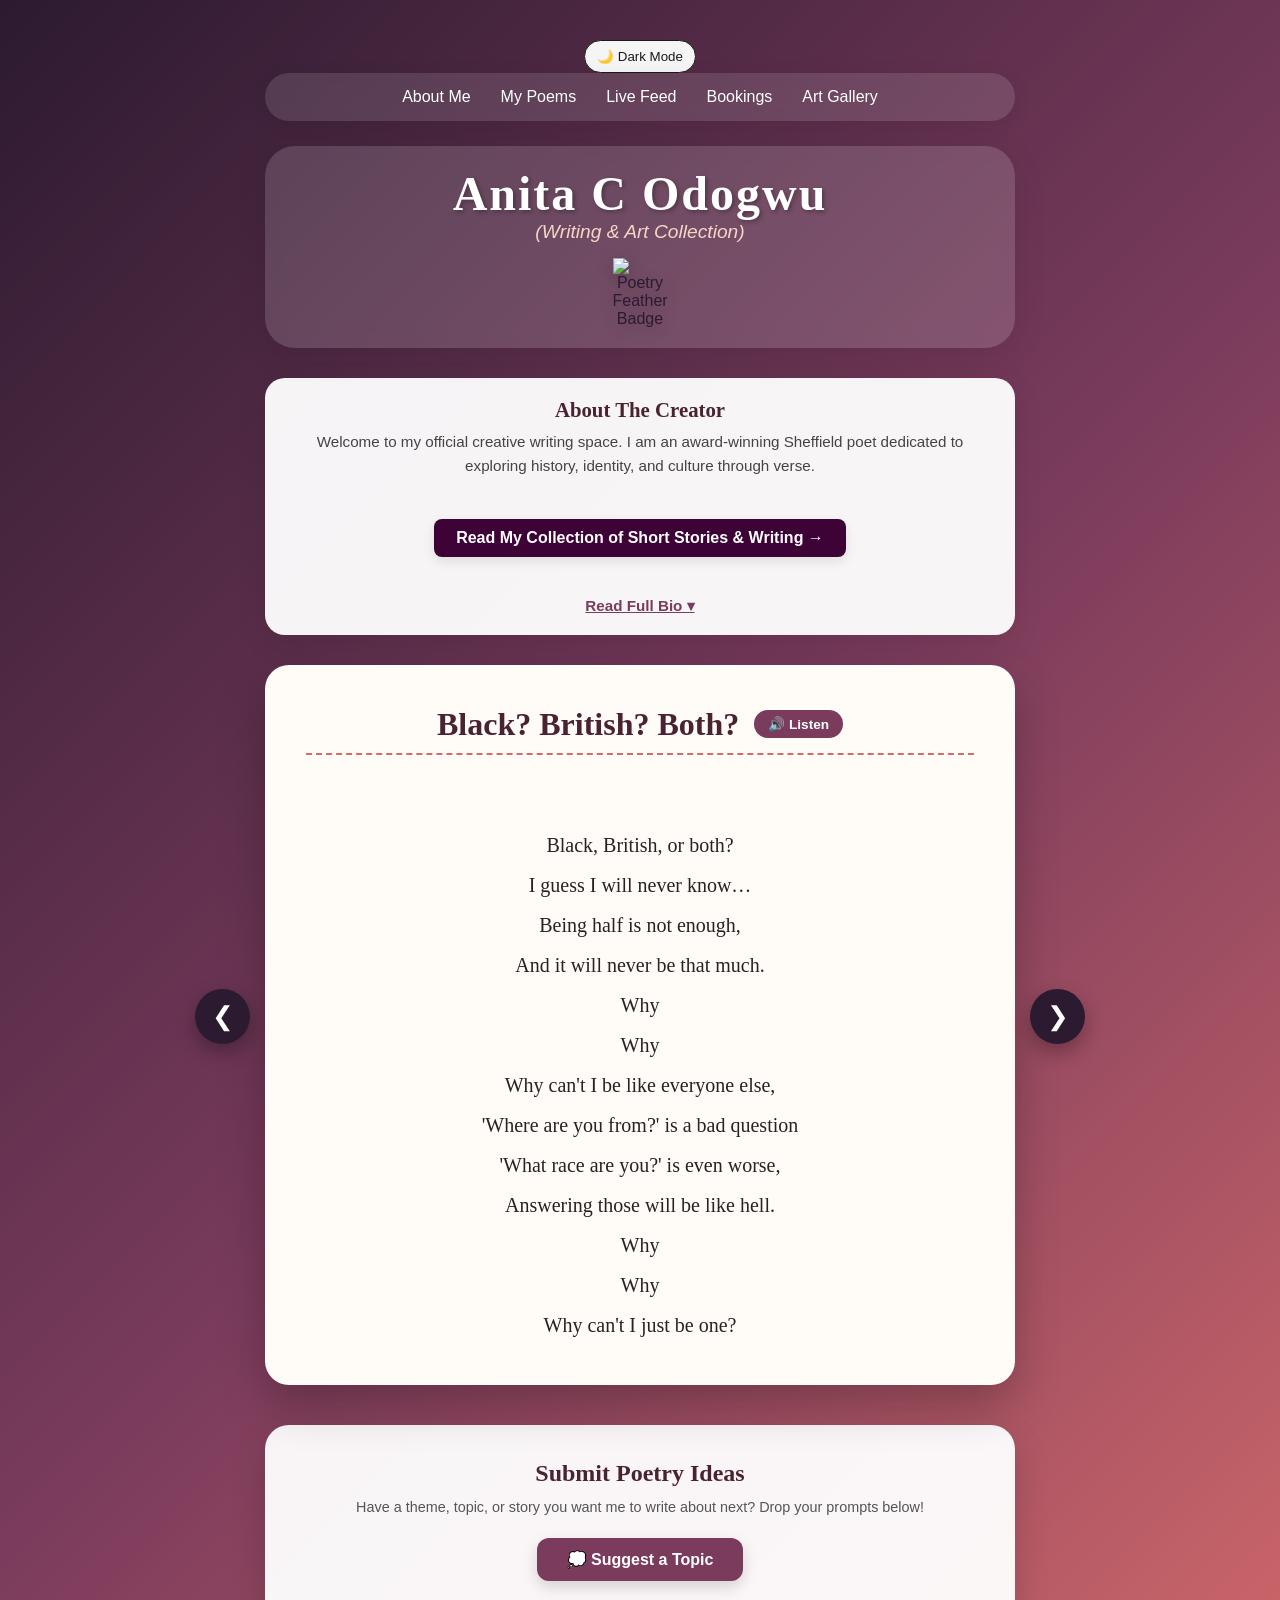
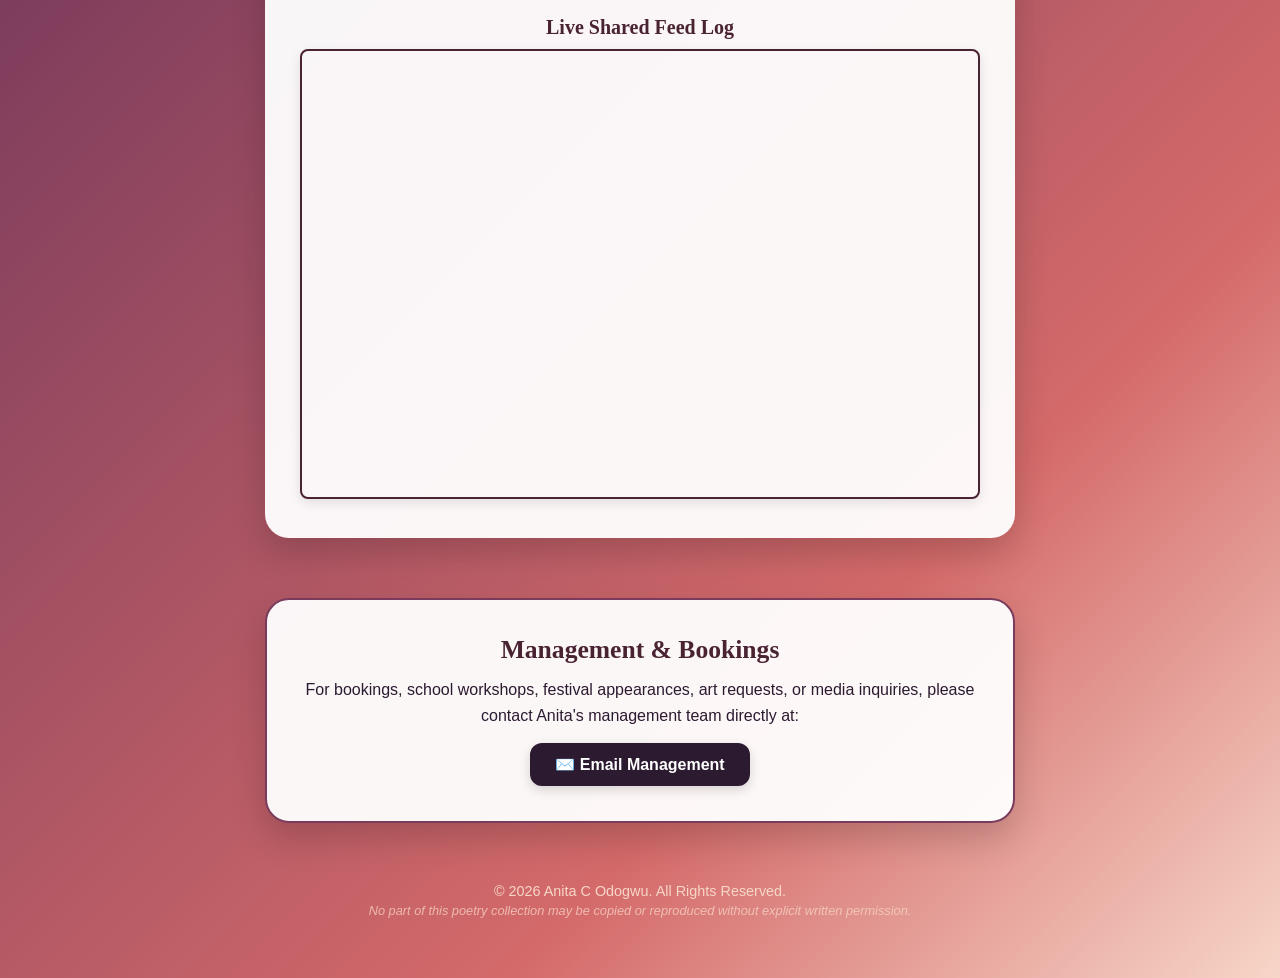
==== index.html @ fe16ba6b "added google search console verification line 26" ====
<!DOCTYPE html>
<html lang="en">
<head>
    <meta charset="UTF-8">
    <meta name="viewport" content="width=device-width, initial-scale=1.0">
    <title>Anita C. Odogwu | Official Creative Portfolio (Art and Writing)</title>
<meta name="description" content="Official creative portfolio of Anita C. Odogwu, award-winning Sheffield youth poet and artist.">
<meta name="keywords" content="Anita C Odogwu, Anita Odogwu, Sheffield poet, Black British poet, Year 8 artist">
    <!-- Google Fonts Links: Cinzel & Lora -->
    <link rel="preconnect" href="https://googleapis.com">
    <link rel="preconnect" href="https://gstatic.com" crossorigin>
    <link href="https://googleapis.com/css2?family=Cinzel:wght@600;700&family=Lora:ital,wght@0,400..700;1,400..700&family=Poppins:wght@400;600&display=swap" rel="stylesheet">

    <!-- Your Exact Feather Shortcut Icon Link -->
    <link rel="icon" type="image/png" href="https://i.postimg.cc/k5PKdrwZ/Screenshot-2026-06-14-6-55-30-PM.png">
    
    <link rel="stylesheet" href="style.css">
    
    <!-- Text to Speech Button Layout Styling -->
    <style>
        .tts-container { display: flex; align-items: center; justify-content: center; gap: 15px; margin-bottom: 20px; border-bottom: 2px dashed #d46a6a; padding-bottom: 10px; }
        .poem-title { border-bottom: none !important; margin-bottom: 0 !important; padding-bottom: 0 !important; }
        .audio-btn { background: #7a3b5c; color: white; border: none; padding: 6px 14px; border-radius: 20px; font-family: 'Poppins', sans-serif; font-size: 0.85rem; font-weight: 600; cursor: pointer; transition: background 0.2s; }
        .audio-btn:hover { background: #2c1a30; }
    </style>
    <meta name="google-site-verification" content="FDFG-nxyPa4JazlRKONI36hJoSCdMX6o3O6Hkx1F7kQ" />
</head>
<body>
<button id="darkModeToggle" class="mode-btn">🌙 Dark Mode</button>

    <!-- Navigation Bar -->
    <nav class="top-nav">
        <a href="#about-me">About Me</a>
        <a href="#my-poems">My Poems</a>
        <a href="#comment-feed">Live Feed</a>
        <a href="#contact-booking">Bookings</a>
        <a href="gallery.html">Art Gallery</a>
    </nav>

    <!-- Glass Header Card Container -->
    <header class="main-header">
        <h1>Anita C Odogwu</h1>
        <p class="subtitle">(Writing & Art Collection)</p>
        <img src="https://i.postimg.cc/k5PKdrwZ/Screenshot-2026-06-14-6-55-30-PM.png" alt="Poetry Feather Badge" class="header-feather">
    </header>

    <!-- About Biography Box Segment -->
    <section id="about-me" class="bio-box">
        <h3>About The Creator</h3>
        <p>Welcome to my official creative writing space. I am an award-winning Sheffield poet dedicated to exploring history, identity, and culture through verse. </p>
<!--Write Up Page link-->
<div style="text-align: center; margin: 40px 0;">
    <a href="story.html" style="display: inline-block; padding: 10px 22px; background-color: #3d0337; color: #fff; text-decoration: none; border-radius: 8px; font-weight: 600; font-size: 1rem; box-shadow: 0 4px 12px rgba(0,0,0,0.1); transition: background 0.2s;">
        Read My Collection of Short Stories & Writing →
    </a>
</div>
  
        <!-- Hidden Biography Extension -->
        <div id="extended-bio" style="display: none; margin-top: 15px;">
            <p>Anita C. Odogwu is an award-winning Black British young poet and performer based in Sheffield, South Yorkshire, whose writing deeply explores identity, culture, and her rich heritage. Born in Lagos State, Nigeria, and now living in England, her distinct literary talent has quickly gained widespread recognition.As a secondary school student, Anita's poetic voice emerged with striking clarity when she claimed both the Gold and Silver medals in the prestigious Sheffield Young Poets Award Competition. Sweeping the Key Stage 3 category with her moving entries, "Black? British? Both?" and "My History Is My Pride," she highlighted a sophisticated grasp of history and identity well beyond her years.A celebrated voice within the community, Anita continues to represent the next generation of creative talent in South Yorkshire, recently returning to Sheffield Town Hall by special invitation to perform her acclaimed poetry in person. Supported proudly by her family, her work serves as a powerful testament to the beauty of celebrating one's roots.</p> 
            
            <p style="margin-top: 15px;">The poems are available to read below.</p>
            
            <!-- 2x2 Gallery Matrix -->
            <div style="display: flex; flex-direction: column; align-items: center; gap: 15px; margin-top: 25px; width: 100%;">
                
                <!-- ROW 1: First Two Ceremony Photos -->
                <div style="display: flex; justify-content: center; gap: 15px; flex-wrap: wrap; width: 100%;">
                    <img src="Ceremony/Ceremony-1.jpg" onerror="this.onerror=null; this.src='Ceremony/Ceremony-1.jpg'" alt="Anita C. Odogwu Poetry Profile" style="width: 100%; max-width: 220px; aspect-ratio: 3/4; object-fit: cover; border-radius: 12px;">
                    <img src="Ceremony/Ceremony-2.jpg" onerror="this.onerror=null; this.src='Ceremony/Ceremony-2.jpg'" alt="Anita C. Odogwu Award Ceremony" style="width: 100%; max-width: 220px; aspect-ratio: 3/4; object-fit: cover; border-radius: 12px;">
                </div>

                <!-- ROW 2: Last Two Ceremony Photos -->
                <div style="display: flex; justify-content: center; gap: 15px; flex-wrap: wrap; width: 100%;">
                    <img src="Ceremony/Ceremony-3.jpg" onerror="this.onerror=null; this.src='Ceremony/Ceremony-3.jpg'" alt="Anita C. Odogwu with Lord Mayor" style="width: 100%; max-width: 220px; aspect-ratio: 3/4; object-fit: cover; border-radius: 12px;">
                    <img src="Ceremony/Ceremony-4.jpg" onerror="this.onerror=null; this.src='Ceremony/Ceremony-4.jpg'" alt="Anita C. Odogwu Celebration" style="width: 100%; max-width: 220px; aspect-ratio: 3/4; object-fit: cover; border-radius: 12px;">
                </div>

            </div>

        </div>

        <!-- Toggle Button -->
        <button id="bioToggleBtn" onclick="toggleBio()" style="background: none; border: none; color: #7a3b5c; font-family: 'Poppins', sans-serif; font-weight: 600; font-size: 0.95rem; cursor: pointer; text-decoration: underline;">Read Full Bio ▾</button>
    </section>

    <!-- Poems Carousel -->
    <div id="my-poems" class="carousel-wrapper">
        <!-- Left Arrow Button -->
        <button id="prevBtn" class="arrow-btn" aria-label="Previous Poem">❮</button>
        
        <div class="carousel-container">
            
            <!-- CARD 1 -->
            <article class="poem-card active">
                <div class="tts-container">
                    <h2 class="poem-title">Black? British? Both?</h2>
                    <button class="audio-btn" onclick="speakPoem(this)">🔊 Listen</button>
                </div>
                <div class="poem-body">
                    <p>Black, British, or both? 
I guess I will never know…
Being half is not enough,
And it will never be that much.
Why
Why
Why can't I be like everyone else,
'Where are you from?' is a bad question
'What race are you?' is even worse,
Answering those will be like hell.
Why
Why
Why can't I just be one?
If you ask; 'Am I black?'
I'll say no,
If you ask; 'Am I white?', it'll be the same
Why
Why
Why is it so complicated?
Is it that I'm cursed?
Or am I blessed?
Just having to pick one is hard.
Why
Why
Why
Why can't I be like everyone else?
To know that there was one place I truly belonged
To be able to find peace, not be discriminated or judged
Is a miracle for people like me.
Why
Why
Why can't I look the same,
Hair, Skin and face,
Why one big long name?
I feel like a string being wound up along the finger.
Why
Why
Why can't I be like everyone else,
'Where are you from?' is a bad question
'What race are you?' is even worse,
Answering those will be like hell.
Why
Why
Black, British, or both? 
I guess I will never know…
Being half is not enough,
And it will never be that much.</p>
                    <a href="https://forms.gle/SNFbLCS8TceoYxSm7" target="_blank" class="comment-trigger-btn">💬 Comment on this Poem</a>
                </div>
            </article>

            <!-- CARD 2 -->
            <article class="poem-card">
                <div class="tts-container">
                    <h2 class="poem-title">My History Is My Pride</h2>
                    <button class="audio-btn" onclick="speakPoem(this)">🔊 Listen</button>
                </div>
                <div class="poem-body">
                    <p>Home isn't just where you live.
It is your story.
It is your history.

And not everyone has the courage,
To step up for what is right.
We talk about it,
We complain.

But

We all know something is wrong.
Just most of us know what is wrong.
Only some of us know what to do.
Merely a few of us know how to do it.
But only certain ones of us…
Actually take a step.

But
Only a few undeniable souls.
'Say' that something should be done,
And then 'do' it.
Only a few undeniable souls…
Change the world.

But

It's not for themselves,
Or the current generation,
But for the future ones.
The ones that can change tomorrow.
But only if they try.

But

We need those certain ones.
Those undeniable souls.

And that can be you.
But
Only if you choose so.</p>
                    <a href="https://forms.gle/SNFbLCS8TceoYxSm7" target="_blank" class="comment-trigger-btn">💬 Comment on this Poem</a>
                </div>
            </article>

            <!-- CARD 3 -->
            <article class="poem-card">
                <div class="tts-container">
                    <h2 class="poem-title">Then And Now</h2>
                    <button class="audio-btn" onclick="speakPoem(this)">🔊 Listen</button>
                </div>
                <div class="poem-body">
                    <p>A place beyond,
A place I wasn't so fond of.
 
The air felt new,
my heart renewed,
The nasty holes that had been eaten through,
By fear, doubt and worry, though reasons were few.
 
I had left my home,
My mother land,
To a new place called England.
 
I never knew I'd be here,
In a place where,
There's be so much,
That I felt rushed.
 
I felt inferior
I felt different...
I wasn't inferior
I was different. 
 
And now.
I was different too,
Not on the outside,
On the inside and through.
But you learnt to adapt
And suddenly it wasn't so bad.
It was time to write a new chapter.
And turn a new page.
 
And now in a new age,
I would leave my cage,
And spread my wings
And fly into the sky, to learn new things</p>
                    <a href="https://forms.gle/SNFbLCS8TceoYxSm7" target="_blank" class="comment-trigger-btn">💬 Comment on this Poem</a>
                </div>
            </article>

            <!-- CARD 4 -->
            <article class="poem-card">
                <div class="tts-container">
                    <h2 class="poem-title">Beneath The Iron Sky</h2>
                    <button class="audio-btn" onclick="speakPoem(this)">🔊 Listen</button>
                </div>
                <div class="poem-body">
                    <p>Mama once said 'if you are smart you are strong'.
I was smart, I was strong.
There was a day,
The birds did not sing their morning song.

I took a walk.
And met a stranger on the way. 
A tall dark figure,
With no face or name,
But hollow holes for eyes,
Hollow bottomless pits.
But when it spoke, it's voice, 
Was not only one voice,
But a series of screams,
Crushed under a growl,
That made me squirm like a dying fowl.

The figure asked me my name.
It seemed tame, 
But had an aura so poisonous, 
That a bird nearby dropped from It's tree.
So i replied, with my most charming smile-
'Onwumbiko.'
Meaning "Death, I implore you"

The figure's mouth twisted into a sneer,
'Why?' he growled, and i grinned,
'I shall make you a throne.
Someone as great as you shouldn't have to stand while you make me suffer.
I will create a throne befitting your shadow.' I reply
The figure smiles condescending.

So I went away,
And built the throne i promised,
The back of the chair made of iron,
The seat was covered with a thin cloth,
Crimson red– the colour of blood

And as the figure sat,
The cloth gave way,
The figure fell down into an abyss,
Which truly was a well,
Deep to the core of the earth,

Into eternal fire he fell,
Never seen again.
I became a hero,
Of my own telling,

And that is how Onwumbiko,
Cheated.
   The.
    One.
 Cheated.
 Others.</p>
                    <a href="https://forms.gle/SNFbLCS8TceoYxSm7" target="_blank" class="comment-trigger-btn">💬 Comment on this Poem</a>
                </div>
            </article>

            <!-- CARD 5 -->
            <article class="poem-card">
                <div class="tts-container">
                    <h2 class="poem-title">We Know It Came</h2>
                    <button class="audio-btn" onclick="speakPoem(this)">🔊 Listen</button>
                </div>
                <div class="poem-body">
                    <p>When the leaves fall
They leave the trees barren,

When the time has come,
We leave and let them imagine,

The days go by without a doubt
The hours fly past, no sign of devout.

The snow comes,
Cold and biting, and scorching your lungs

Then it's gone,
Now we're gone,
We were once here,
Now, never again.

Then spring will come.
And children would dance for joy.

Villagers sing songs of praise,
For what has begun, a new phase is born.

All defrosts, and comes to life,
And now, drawn on all, is a new design.

Now it stays, but not for long.
Every morning the birds will sing a morning song,
Even if it goes,
We know it came.

And for me,
That's all that matters in this game.</p>
                    <a href="https://forms.gle/SNFbLCS8TceoYxSm7" target="_blank" class="comment-trigger-btn">💬 Comment on this Poem</a>
                </div>
            </article>

            <!-- CARD 6 -->
            <article class="poem-card">
                <div class="tts-container">
                    <h2 class="poem-title">A Save Of Pain</h2>
                    <button class="audio-btn" onclick="speakPoem(this)">🔊 Listen</button>
                </div>
                <div class="poem-body">
                    <p>Whilst passing, hear the children
Tell ye of what my brethren
Have suffered in the time,
Which ye drank merrily of wine.

The time of then,
The time oh when,
The time ye had pride,
The time when we cried.

The times ye danced and pranced,
Then we angrily gave and glanced.
You were a menace,
We considered shipping you to Venice!

But as kind as I was,
I did what no one does,
To forgive thy crimes,
Though they were many times.

They thought of hanging ye,
But I say, 'Let him be!'
I endured many pains
For ye to get that one gain.

Now you come to me and choose to decide?
What if we had left ye to die?</p>
                    <a href="https://forms.gle/SNFbLCS8TceoYxSm7" target="_blank" class="comment-trigger-btn">💬 Comment on this Poem</a>
                </div>
            </article>

            <!-- CARD 7 -->
            <article class="poem-card">
                <div class="tts-container">
                    <h2 class="poem-title">The Colour Of My Voice</h2>
                    <button class="audio-btn" onclick="speakPoem(this)">🔊 Listen</button>
                </div>
                <div class="poem-body">
                    <p>One voice makes an echo, 
An echo that refuses to let go, 
An echo doesn't just repeat, 
It carries its own solemn beat. 

The colour of my voice is more than sound, 
It's the strength in silence, the courage I've found, 
It speaks of resilience, pride in my roots, 
Of battles fought, of songs that repute. 

We're all as different, 
As we are the same, 
Any little change, would be indifferent, 
Even if it puts out our only flame. 

The colour of my voice is the strength of my skin, 
A legacy of struggle, but we rise again. 
From the roots of Africa to the streets we roam, 
We speak with pride—this world is our home. 

One voice could change something, 
But all our voices, can change everything. 
Our words could mean something, 
But alone they mean nothing. 

We built walls with fear and doubt, 
But the real danger was prowling about, 
When we thought we were safe and we could finally rest, 
Little did we know, we were at danger's doorstep.</p>
                    <a href="https://forms.gle/SNFbLCS8TceoYxSm7" target="_blank" class="comment-trigger-btn">💬 Comment on this Poem</a>
                </div>
            </article>

            <!-- CARD 8 - BLANK CARD FOR NEW POEM -->
            <article class="poem-card">
                <div class="tts-container">
                    <h2 class="poem-title">Echoes of Change</h2>
                    <button class="audio-btn" onclick="speakPoem(this)">🔊 Listen</button>
                </div>
                <div class="poem-body">
                    <p>One voice makes an echo, 

An echo that refuses to let go, 

An echo doesn’t just repeat, 

It carries its own solemn beat,  

 

We’re all as different, 

As we are the same, 

Any little change, would be indifferent, 

Even if it puts out our only flame. 

 

One voice could change something, 

But all our voices can change everything 

Our words could mean something, 

But alone they mean nothing. 

 

We built walls with fear and doubt, 

But the real danger was prowling about, 

When we thought we were safe, at last to rest, 

Little did we know, we faced danger’s test. 

 

The danger wasn't outside, 

It was eating us up from the inside, 

Bound to the norm, by the law 

What if we let our voices be heard, pure and raw. 

 

Many voices make a storm, 

A storm that can’t be ignored. 

A storm is a force that dares to venture, 

A storm doesn’t just destroy, it also builds a new structure. 

That new structure, 

It is a signature of our future. 

 </p>
                    <a href="https://forms.gle/SNFbLCS8TceoYxSm7" target="_blank" class="comment-trigger-btn">💬 Comment on this Poem</a>
                </div>
            </article>
              
            <!-- CARD 9 - BLANK CARD FOR NEW POEM -->
            <article class="poem-card">
                <div class="tts-container">
                    <h2 class="poem-title">When The Matrix Rips</h2>
                    <button class="audio-btn" onclick="speakPoem(this)">🔊 Listen</button>
                </div>
                <div class="poem-body">
                    <p>The sky begins to split in two.

                        The sound of fabric ripping is too true.

                        The clouds disintegrate.
                        
                        I remember the date.

                        As the blue sky rips,

                        I see an array of numbers in strips.

                        All in green monospace font,

                        Floating in a black abyss.

                        I know we've been caught.

                        The numbers run like a stream.

                        She grips my hand ever so tight.

                        Her wide eyes gleam,

                        With wild frantic dangerous fright.

                        We begin to run.

                        As the question repeats in my head.

                        "What have you done?"

                        I long for my sweet comfy bed.

                        If we get caught,

                        It'd be the end of us.

                        The ground behind starts to tear,

                        And I undeniably hear,

                        The sound of my blood,

                        In my ears, are a flood.

                        I'd never have done it,

                        Never taken a hit.

                        The screams fill the air,

                        With no more oxygen left to spare.

                        Guilt gnaws inside of me.

                        I knew I was part of this monstrosity.

                        Buildings collapse and crumble.

                        People flee and seek shelter.

                        I stand in the middle of it all,

                        In a place full of people yet feel alone most of all</p>
                    <a href="https://forms.gle/SNFbLCS8TceoYxSm7" target="_blank" class="comment-trigger-btn">💬 Comment on this Poem</a>
                </div>
            </article>
           <!-- CARD 10 -  -->
            <article class="poem-card">
                <div class="tts-container">
                    <h2 class="poem-title">Right to Me</h2>
                    <button class="audio-btn" onclick="speakPoem(this)">🔊 Listen</button>
                </div>
                <div class="poem-body">
                    <p>
  One room,
  Two worlds,
  One person,
  Two souls,
  One shade,
  Two colors,

  My name,
  Is not a game,
  For you to mess up,
  And laugh at, and mock.
  My name is my identity.
  All I want is sincerity,
  All I need is tranquility.
  All I want is serenity,
  All I need is loyalty,

  My name to you is wrong,
  My name to you feels wrong,
  My name to you tastes wrong,
  My name to you seems wrong,

  But I know my name is right,
  But I know my name feels right,
  But I know my name tastes right,
  But I know my name seems right,
  But I know my name sounds right,
</p>

                    <a href="https://forms.gle/SNFbLCS8TceoYxSm7" target="_blank" class="comment-trigger-btn">💬 Comment on this Poem</a>
                </div>
            </article>
            <!-- CARD 11 - BLANK CARD FOR NEW POEM -->
            <article class="poem-card">
                <div class="tts-container">
                    <h2 class="poem-title">Upcoming</h2>
                    <button class="audio-btn" onclick="speakPoem(this)">🔊 Listen</button>
                </div>
                <div class="poem-body">
                    <p>New Chapters, New Stories</p>
                    <a href="https://forms.gle/SNFbLCS8TceoYxSm7" target="_blank" class="comment-trigger-btn">💬 Comment on this Poem</a>
                </div>
            </article>
            
        </div>

        <!-- Right Arrow Button -->
        <button id="nextBtn" class="arrow-btn" aria-label="Next Poem">❯</button>
    </div>

    <!-- Comments & Ideas Section -->
    <section id="comment-feed" class="comments-wrapper">
        <div class="action-box">
            <h3>Submit Poetry Ideas</h3>
            <p class="section-desc">Have a theme, topic, or story you want me to write about next? Drop your prompts below!</p>
            <a href="https://forms.gle/nzGoT9SRGxYj8Dmu5" target="_blank" class="ideas-trigger-btn">💭 Suggest a Topic</a>
            
            <h4 style="font-family: 'Playfair Display', serif; color: #4a2333; margin-top: 35px; margin-bottom: 10px; font-size: 1.25rem;">Live Shared Feed Log</h4>
            <iframe src="https://docs.google.com/spreadsheets/d/1K4iB2vth_ZrmW4388-z8HMIV_1n_C-yU87Ql4LnlmEs/preview" width="100%" height="450" style="border:2px solid #4a2333; border-radius: 8px; box-shadow: 0 4px 12px rgba(0,0,0,0.1);"></iframe>
        </div>
    </section>
    <!-- 📞 OFFICIAL BUSINESS & BOOKINGS CONTACT BOX 📞 -->
    <section id="contact-booking" class="comments-wrapper" style="margin-top: 20px;">
        <div class="action-box" style="background: rgba(255, 255, 255, 0.95); border: 2px solid #7a3b5c;">
            <h3 style="font-family: 'Playfair Display', serif; color: #4a2333; font-size: 1.6rem; margin-bottom: 12px;">Management & Bookings</h3>
            <p class="section-desc" style="font-size: 1rem; line-height: 1.6; color: #2c1a30; margin-bottom: 15px; font-family: 'Poppins', sans-serif;">
                For bookings, school workshops, festival appearances, art requests, or media inquiries, please contact Anita's management team directly at:
            </p>
          <a href="mailto:odogwu.anita@gmail.com" style="display: inline-block; background: #2c1a30; color: #ffffff; padding: 12px 25px; border-radius: 12px; font-family: 'Poppins', sans-serif; font-weight: 600; text-decoration: none; font-size: 1rem; box-shadow: 0 4px 12px rgba(0,0,0,0.15); transition: background 0.2s;">
    ✉️ Email Management
</a>
        </div>
    </section>

    <!-- Footer -->
    <footer class="site-footer">
        <p>&copy; 2026 Anita C Odogwu. All Rights Reserved.</p>
        <p class="warning-text">No part of this poetry collection may be copied or reproduced without explicit written permission.</p>
    </footer>

       <!-- Back to Top Button (Safely on Left Side) -->
    <button id="backToTop" class="back-to-top" aria-label="Back to top">↑</button>

    <!-- Scripts -->
    <script src="script.js"></script>
    
    <script>
    function toggleBio() {
        var extendedBio = document.getElementById("extended-bio");
        var toggleBtn = document.getElementById("bioToggleBtn");
        if (extendedBio.style.display === "none") {
            extendedBio.style.display = "block";
            toggleBtn.innerHTML = "Show Less ▴";
        } else {
            extendedBio.style.display = "none";
            toggleBtn.innerHTML = "Read Full Bio ▾";
        }
    }

    function speakPoem(button) {
        if (window.speechSynthesis.speaking) {
            window.speechSynthesis.cancel();
            document.querySelectorAll('.audio-btn').forEach(btn => btn.innerHTML = "🔊 Listen");
            return;
        }

        var card = button.closest('.poem-card');
        var textToRead = card.querySelector('.poem-body p').innerText;
        var titleToRead = card.querySelector('.poem-title').innerText;
        var utterance = new SpeechSynthesisUtterance(titleToRead + ". " + textToRead);
        
        utterance.rate = 0.75;
        utterance.pitch = 0.95;
        utterance.volume = 1.0;

        utterance.onend = function() {
            button.innerHTML = "🔊 Listen";
        };
        button.innerHTML = "🛑 Stop";
        window.speechSynthesis.speak(utterance);
    }
    </script> <!-- Safely shuts down your audio logic -->

    <!-- This runs your Back to Top button logic independently -->
    <script>
    const scrollButton = document.getElementById("backToTop");

    window.onscroll = function () {
      if (document.body.scrollTop > 200 || document.documentElement.scrollTop > 200) {
        scrollButton.style.display = "block";
      } else {
        scrollButton.style.display = "none";
      }
    };

    scrollButton.onclick = function () {
      window.scrollTo({
        top: 0,
        behavior: "smooth"
      });
    };

<!-- Safe Auto-Generated Toggle Script -->
<script>
  // This automatically builds your button so you don't need manual HTML
  const modeBtn = document.createElement('button');
  modeBtn.textContent = '🌙 Dark Mode';
  
  // This styles the button to float in the top-right corner
  Object.assign(modeBtn.style, {
    position: 'fixed',
    top: '20px',
    right: '20px',
    zIndex: '99999', 
    padding: '10px 16px',
    cursor: 'pointer',
    borderRadius: '20px',
    border: '2px solid #1a1a1a',
    backgroundColor: '#ffffff',
    color: '#1a1a1a',
    fontWeight: 'bold',
    fontFamily: 'sans-serif',
    boxShadow: '0px 4px 10px rgba(0,0,0,0.15)'
  });

  document.body.appendChild(modeBtn);
  
  // This switches the theme when clicked
  modeBtn.addEventListener('click', () => {
    const currentTheme = document.documentElement.getAttribute('data-theme');
    
    if (currentTheme === 'dark') {
      document.documentElement.setAttribute('data-theme', 'light');
      modeBtn.textContent = '🌙 Dark Mode';
      modeBtn.style.backgroundColor = '#ffffff';
      modeBtn.style.color = '#1a1a1a';
      modeBtn.style.borderColor = '#1a1a1a';
    } else {
      document.documentElement.setAttribute('data-theme', 'dark');
      modeBtn.textContent = '☀️ Light Mode';
      modeBtn.style.backgroundColor = '#1e1e1e';
      modeBtn.style.color = '#f5f5f5';
      modeBtn.style.borderColor = '#f5f5f5';
    }
  });
</script>
</body>
</html>
---- style.css ----
* { box-sizing: border-box; margin: 0; padding: 0; }

body {
    font-family: 'Lora', sans-serif;
    background: linear-gradient(135deg, #2c1a30 0%, #7a3b5c 40%, #d46a6a 80%, #f7d6c8 100%);
    min-height: 100vh; 
    display: flex; 
    flex-direction: column; 
    align-items: center; 
    padding: 40px 20px; 
    color: #2c1a30;
}

.main-header {
    text-align: center; margin-bottom: 30px; background: rgba(255, 255, 255, 0.15);
    padding: 20px 40px; border-radius: 30px; backdrop-filter: blur(8px); box-shadow: 0 8px 32px rgba(0,0,0,0.1);
    width: 100%; max-width: 750px;
}

.main-header h1 { font-family: 'Cinzel', serif; letter-spacing: 2px; font-size: 3rem; color: #ffffff; text-shadow: 2px 2px 4px rgba(0,0,0,0.3); }
.subtitle { font-size: 1.2rem; color: #f7d6c8; font-style: italic; }
.header-feather { display: block; margin: 15px auto 0 auto; width: 55px; height: auto; filter: drop-shadow(0px 4px 8px rgba(0,0,0,0.2)); }

.bio-box { background: rgba(255, 255, 255, 0.95); padding: 20px 30px; border-radius: 20px; box-shadow: 0 10px 30px rgba(0,0,0,0.1); width: 100%; max-width: 750px; margin-bottom: 30px; text-align: center; }
.bio-box h3 { font-family: 'Playfair Display', serif; color: #4a2333; margin-bottom: 8px; font-size: 1.3rem; }
.bio-box p { font-size: 0.95rem; line-height: 1.6; color: #444; }

.carousel-wrapper { display: flex; align-items: center; justify-content: center; width: 100%; max-width: 750px; margin-bottom: 40px; }

.carousel-container {
    position: relative; width: 100%; height: 720px; overflow: hidden; border-radius: 24px;
    box-shadow: 0 20px 45px rgba(0,0,0,0.25); background: #fffcf7; border: 1px solid rgba(255,255,255,0.5);
}

.poem-card {
    position: absolute; top: 0; left: 0; width: 100%; height: 100%; padding: 40px; display: flex; flex-direction: column;
    opacity: 0; transform: scale(0.95); transition: transform 0.5s ease-in-out, opacity 0.5s ease-in-out; pointer-events: none;
}

.poem-card.active { opacity: 1; transform: scale(1); pointer-events: auto; }

.poem-title {
    font-family: 'Playfair Display', serif; font-size: 2rem; color: #4a2333; margin-bottom: 20px;
    text-align: center; border-bottom: 2px dashed #d46a6a; padding-bottom: 10px;
}

.poem-body {
    font-family: 'Playfair Display', serif; font-size: 1.25rem; line-height: 2; color: #2b2024;
    white-space: pre-line; text-align: center; overflow-y: auto; padding: 10px 20px; flex-grow: 1;
}

.poem-body::-webkit-scrollbar { width: 5px; }
.poem-body::-webkit-scrollbar-thumb { background-color: #d46a6a; border-radius: 10px; }

.comment-trigger-btn {
    display: inline-block; margin: 25px auto 0 auto; background: #2c1a30; color: white; padding: 10px 25px; border-radius: 12px;
    font-family: 'Poppins', sans-serif; font-weight: 600; text-decoration: none; font-size: 0.95rem; box-shadow: 0 4px 12px rgba(0,0,0,0.15); transition: background 0.2s;
}
.comment-trigger-btn:hover { background: #7a3b5c; }
.arrow-btn {
    background: #2c1a30; border: none; color: #ffffff; width: 55px; height: 55px; border-radius: 50%; font-size: 1.6rem;
    cursor: pointer; display: flex; align-items: center; justify-content: center; box-shadow: 0 8px 20px rgba(0,0,0,0.3);
    transition: all 0.2s ease; margin: 0 15px; flex-shrink: 0;
}
.arrow-btn:hover { background: #ffffff; color: #2c1a30; transform: scale(1.15); }

.comments-wrapper { width: 100%; max-width: 750px; margin-bottom: 40px; }

.action-box { background: rgba(255, 255, 255, 0.95); padding: 35px; border-radius: 24px; box-shadow: 0 15px 35px rgba(0,0,0,0.18); text-align: center; }
.action-box h3 { font-family: 'Playfair Display', serif; margin-bottom: 10px; color: #4a2333; font-size: 1.5rem; }
.section-desc { font-size: 0.9rem; color: #555; margin-bottom: 20px; line-height: 1.5; }

.ideas-trigger-btn {
    display: inline-block; background: #7a3b5c; color: white; padding: 12px 30px; border-radius: 12px;
    font-family: 'Poppins', sans-serif; font-weight: 600; text-decoration: none; font-size: 1rem; box-shadow: 0 6px 15px rgba(0,0,0,0.15); transition: background 0.2s;
}
.ideas-trigger-btn:hover { background: #2c1a30; }

.site-footer { text-align: center; padding: 20px; color: #f7d6c8; font-size: 0.9rem; margin-top: auto; }
.warning-text { font-style: italic; font-size: 0.8rem; opacity: 0.75; margin-top: 4px; }

/* Mobile Layout Settings */
@media (max-width: 768px) {
    .carousel-wrapper { position: relative !important; width: 100% !important; }
    .carousel-container { width: 100% !important; height: 720px !important; }
    .poem-card { padding: 30px 45px !important; }
    .poem-body { font-size: 1.15rem !important; padding: 10px 5px !important; }
    .arrow-btn { 
        position: absolute !important; top: 45% !important; z-index: 150 !important;
        width: 44px !important; height: 44px !important; font-size: 1.2rem !important; margin: 0 !important; opacity: 0.85;
    }
    .arrow-btn:first-of-type { left: 8px !important; }  
    .arrow-btn:last-of-type { right: 8px !important; } 
}

/* Desktop Wide Screen Layout Settings */
@media (min-width: 769px) {
    .carousel-wrapper { position: relative; }
    .arrow-btn { position: absolute; top: 45%; z-index: 100; }
    .arrow-btn:first-of-type { left: -85px; }
    .arrow-btn:last-of-type { right: -85px; }
}

html { scroll-behavior: smooth; }

/* Translucent Top Menu Navigation Bar Styling */
.top-nav {
    display: flex; justify-content: center; gap: 30px;
    background: rgba(255, 255, 255, 0.12); backdrop-filter: blur(10px);
    padding: 15px 30px; border-radius: 50px; margin-bottom: 25px;
    box-shadow: 0 4px 20px rgba(0, 0, 0, 0.08); width: 100%; max-width: 750px;
}
.top-nav a {
    color: #ffffff; text-decoration: none; font-family: 'Poppins', sans-serif;
    font-weight: 500; font-size: 1rem; transition: color 0.2s ease, transform 0.2s ease;
}
.top-nav a:hover { color: #f7d6c8; transform: scale(1.05); }

/* Floating Back to Top Navigation Button Styling */
.back-to-top {
    position: fixed; bottom: 30px; right: 30px; display: none; background: #7a3b5c;
    color: #ffffff; border: none; width: 50px; height: 50px; border-radius: 50%;
    font-size: 1.5rem; font-weight: bold; cursor: pointer; box-shadow: 0 6px 166px rgba(0, 0, 0, 0.3);
    z-index: 1000; transition: background 0.2s, transform 0.2s;
}
.back-to-top:hover { background: #2c1a30; transform: scale(1.1); }

@media (max-width: 768px) {
    .back-to-top { bottom: 20px; right: 20px; width: 44px; height: 44px; font-size: 1.25rem; }
}

footer { text-align: center; padding: 20px; font-family: 'Poppins', sans-serif; font-size: 0.85rem; color: #fff; }

/* 🌟 PRECISE MASONRY FIX FOR GALLERY PAGE 🌟 */
.gallery-grid {
    display: block !important;
    column-count: 3 !important;
    column-gap: 30px !important;
    width: 100% !important;
    margin-top: 20px !important;
}

.art-card {
    background: #fff !important;
    padding: 15px !important;
    border-radius: 8px !important;
    box-shadow: 0 4px 15px rgba(0,0,0,0.05) !important;
    border: 1px solid #f0e6eb !important;
    display: inline-block !important; /* Crucial: Stops cards from breaking across columns */
    width: 100% !important;
    margin-bottom: 30px !important; /* Tight spacing between rows */
    box-sizing: border-box !important;
}

@media (max-width: 900px) {
    .gallery-grid { column-count: 2 !important; }
}
@media (max-width: 600px) {
    .gallery-grid { column-count: 1 !important; }
}
#scrollTopButton {
  display: none; 
  position: fixed; 
  bottom: 20px; 
  left: 20px; 
  z-index: 99; 
  border: none; 
  outline: none; 
  background-color: #32052d; 
  color: rgb(220, 193, 207); 
  cursor: pointer; 
  padding: 15px; 
  border-radius: 50%; 
  font-size: 18px; 
  width: 50px; 
  height: 50px; 
  box-shadow: 0px 4px 6px rgba(0, 0, 0, 0.3); 
  transition: background-color 0.3s, transform 0.3s; 
}

#scrollTopButton:hover {
  background-color: #555; 
  transform: scale(1.1); 
}
/* This locks my poetry and text from being selected or copied */
p, h1, h2, h3, li {
  -webkit-user-select: none; /* Safari */
  -moz-user-select: none;    /* Firefox */
  -ms-user-select: none;     /* IE/Edge */
  user-select: none;         /* Standard modern browsers */
}

/* --- SCRIPT-FRIENDLY DARK MODE AT THE BOTTOM OF THE FILE --- */

/* This only activates when the JavaScript button is clicked */
[data-theme="dark"] {
  background-color: #121212 !important;
  color: #f5f5f5 !important;
}

/* This makes sure any containers or text blocks switch colors too */
[data-theme="dark"] body,
[data-theme="dark"] div,
[data-theme="dark"] p,
[data-theme="dark"] h1,
[data-theme="dark"] h2,
[data-theme="dark"] h3,
[data-theme="dark"] section {
  background-color: #121212 !important;
  color: #f5f5f5 !important;
}

/* Optional styling for your toggle button */
.mode-btn {
  padding: 8px 12px;
  cursor: pointer;
  border-radius: 20px;
  background: #f5f5f5;
  color: #1a1a1a;
  border: 1px solid #1a1a1a;
}

/* --- SAFE DARK MODE COLORS --- */
[data-theme="dark"] {
  background-color: #121212 !important;
  color: #f5f5f5 !important;
}

[data-theme="dark"] body,
[data-theme="dark"] div,
[data-theme="dark"] p,
[data-theme="dark"] h1,
[data-theme="dark"] h2,
[data-theme="dark"] h3,
[data-theme="dark"] section {
  background-color: #121212 !important;
  color: #f5f5f5 !important;
}
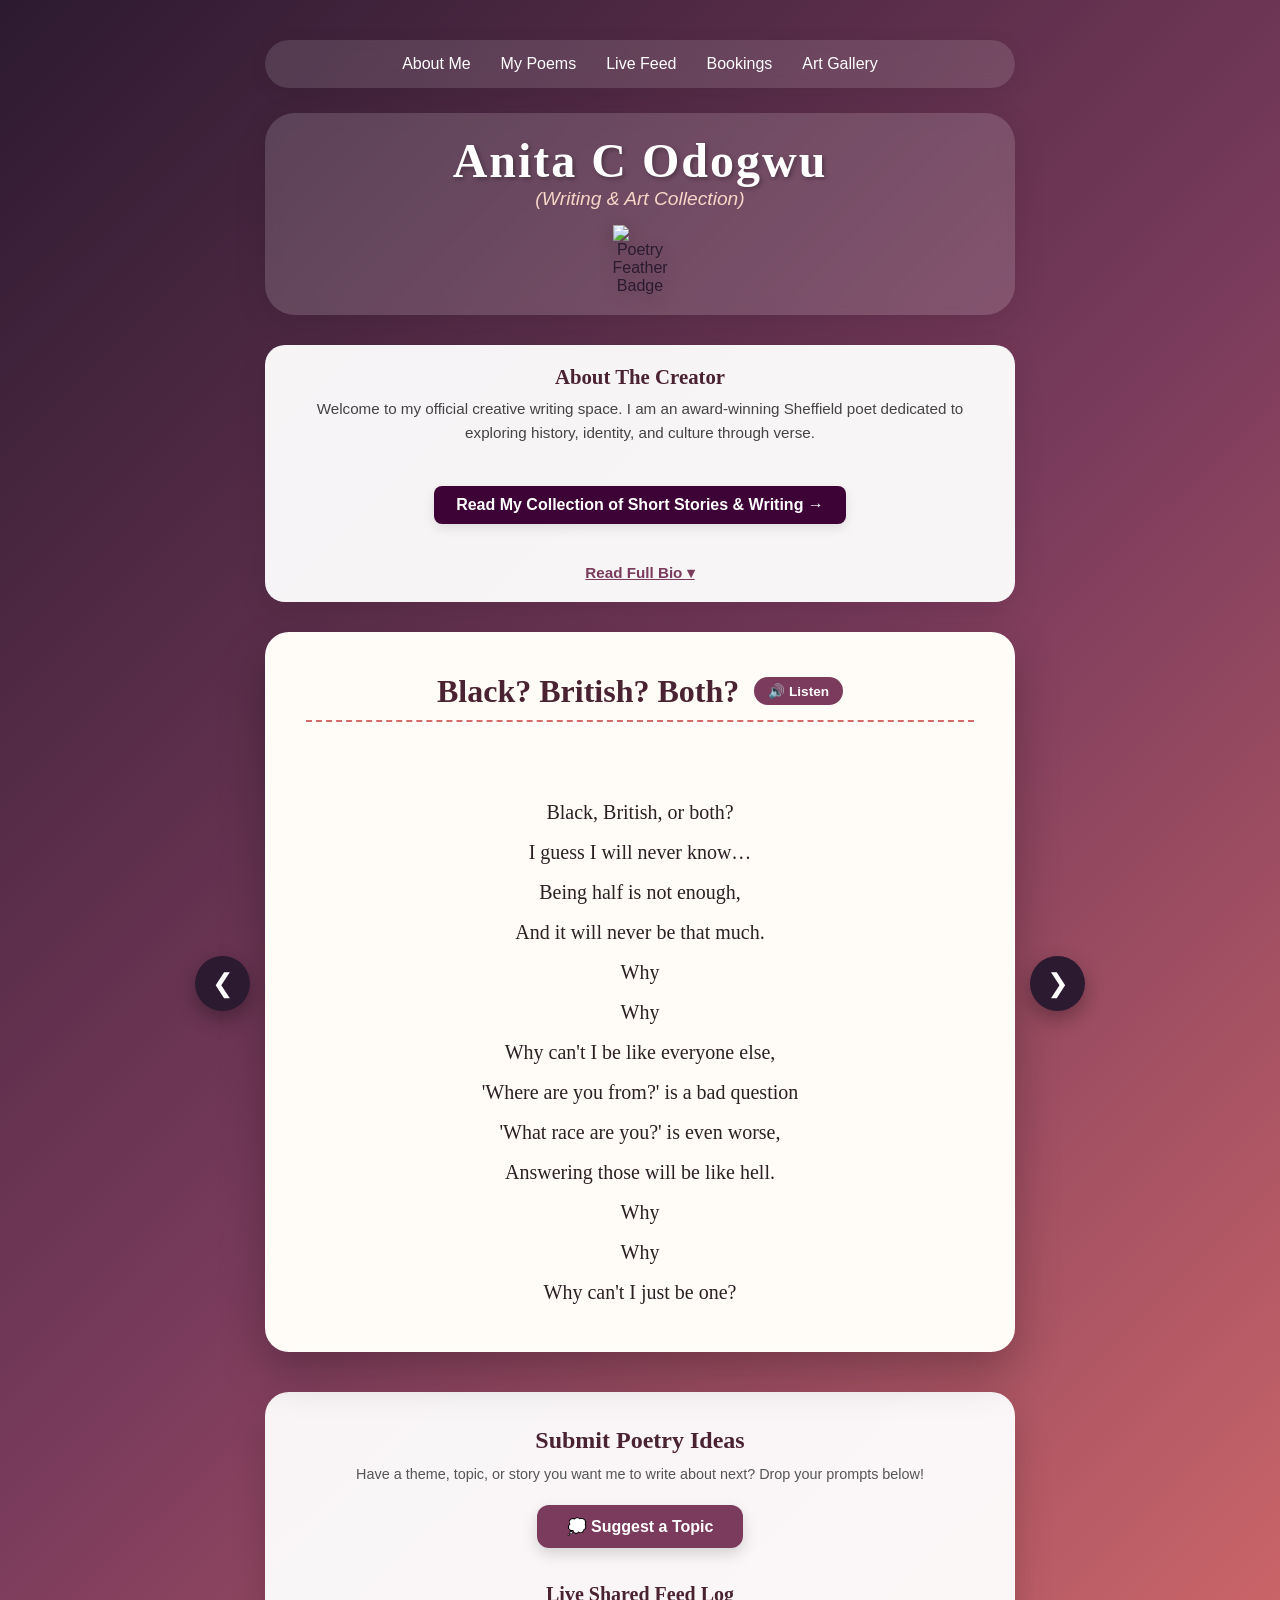
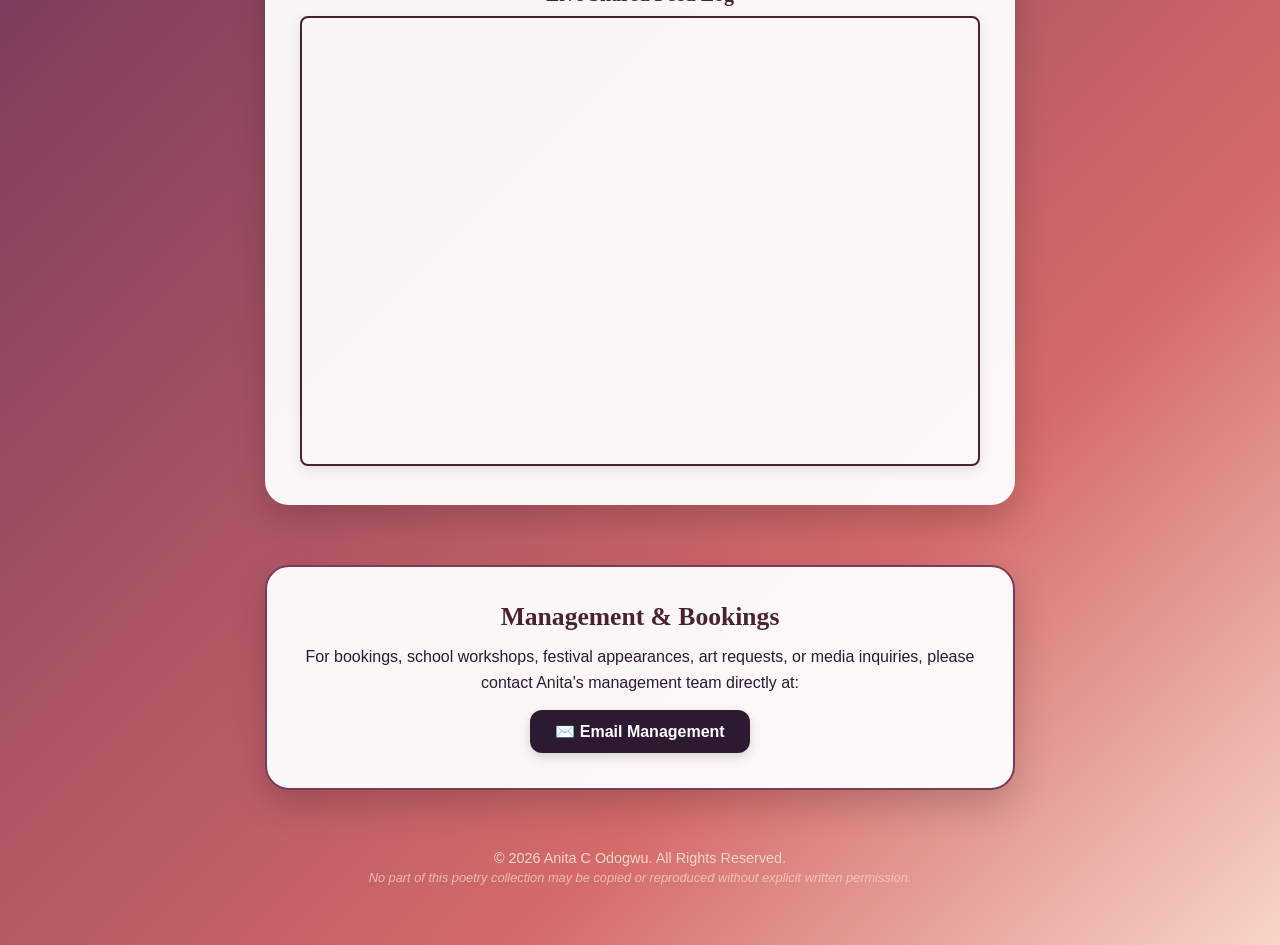
==== commit 17416aa7: "removed ugly dark mdoe inneficient button" ====
--- a/index.html
+++ b/index.html
@@ -26,8 +26,6 @@
     <meta name="google-site-verification" content="FDFG-nxyPa4JazlRKONI36hJoSCdMX6o3O6Hkx1F7kQ" />
 </head>
 <body>
-<button id="darkModeToggle" class="mode-btn">🌙 Dark Mode</button>
-
     <!-- Navigation Bar -->
     <nav class="top-nav">
         <a href="#about-me">About Me</a>
@@ -733,50 +731,6 @@
         behavior: "smooth"
       });
     };
-
-<!-- Safe Auto-Generated Toggle Script -->
-<script>
-  // This automatically builds your button so you don't need manual HTML
-  const modeBtn = document.createElement('button');
-  modeBtn.textContent = '🌙 Dark Mode';
-  
-  // This styles the button to float in the top-right corner
-  Object.assign(modeBtn.style, {
-    position: 'fixed',
-    top: '20px',
-    right: '20px',
-    zIndex: '99999', 
-    padding: '10px 16px',
-    cursor: 'pointer',
-    borderRadius: '20px',
-    border: '2px solid #1a1a1a',
-    backgroundColor: '#ffffff',
-    color: '#1a1a1a',
-    fontWeight: 'bold',
-    fontFamily: 'sans-serif',
-    boxShadow: '0px 4px 10px rgba(0,0,0,0.15)'
-  });
-
-  document.body.appendChild(modeBtn);
-  
-  // This switches the theme when clicked
-  modeBtn.addEventListener('click', () => {
-    const currentTheme = document.documentElement.getAttribute('data-theme');
-    
-    if (currentTheme === 'dark') {
-      document.documentElement.setAttribute('data-theme', 'light');
-      modeBtn.textContent = '🌙 Dark Mode';
-      modeBtn.style.backgroundColor = '#ffffff';
-      modeBtn.style.color = '#1a1a1a';
-      modeBtn.style.borderColor = '#1a1a1a';
-    } else {
-      document.documentElement.setAttribute('data-theme', 'dark');
-      modeBtn.textContent = '☀️ Light Mode';
-      modeBtn.style.backgroundColor = '#1e1e1e';
-      modeBtn.style.color = '#f5f5f5';
-      modeBtn.style.borderColor = '#f5f5f5';
-    }
-  });
 </script>
 </body>
 </html>
--- a/style.css
+++ b/style.css
@@ -190,49 +190,3 @@
   user-select: none;         /* Standard modern browsers */
 }
 
-/* --- SCRIPT-FRIENDLY DARK MODE AT THE BOTTOM OF THE FILE --- */
-
-/* This only activates when the JavaScript button is clicked */
-[data-theme="dark"] {
-  background-color: #121212 !important;
-  color: #f5f5f5 !important;
-}
-
-/* This makes sure any containers or text blocks switch colors too */
-[data-theme="dark"] body,
-[data-theme="dark"] div,
-[data-theme="dark"] p,
-[data-theme="dark"] h1,
-[data-theme="dark"] h2,
-[data-theme="dark"] h3,
-[data-theme="dark"] section {
-  background-color: #121212 !important;
-  color: #f5f5f5 !important;
-}
-
-/* Optional styling for your toggle button */
-.mode-btn {
-  padding: 8px 12px;
-  cursor: pointer;
-  border-radius: 20px;
-  background: #f5f5f5;
-  color: #1a1a1a;
-  border: 1px solid #1a1a1a;
-}
-
-/* --- SAFE DARK MODE COLORS --- */
-[data-theme="dark"] {
-  background-color: #121212 !important;
-  color: #f5f5f5 !important;
-}
-
-[data-theme="dark"] body,
-[data-theme="dark"] div,
-[data-theme="dark"] p,
-[data-theme="dark"] h1,
-[data-theme="dark"] h2,
-[data-theme="dark"] h3,
-[data-theme="dark"] section {
-  background-color: #121212 !important;
-  color: #f5f5f5 !important;
-}
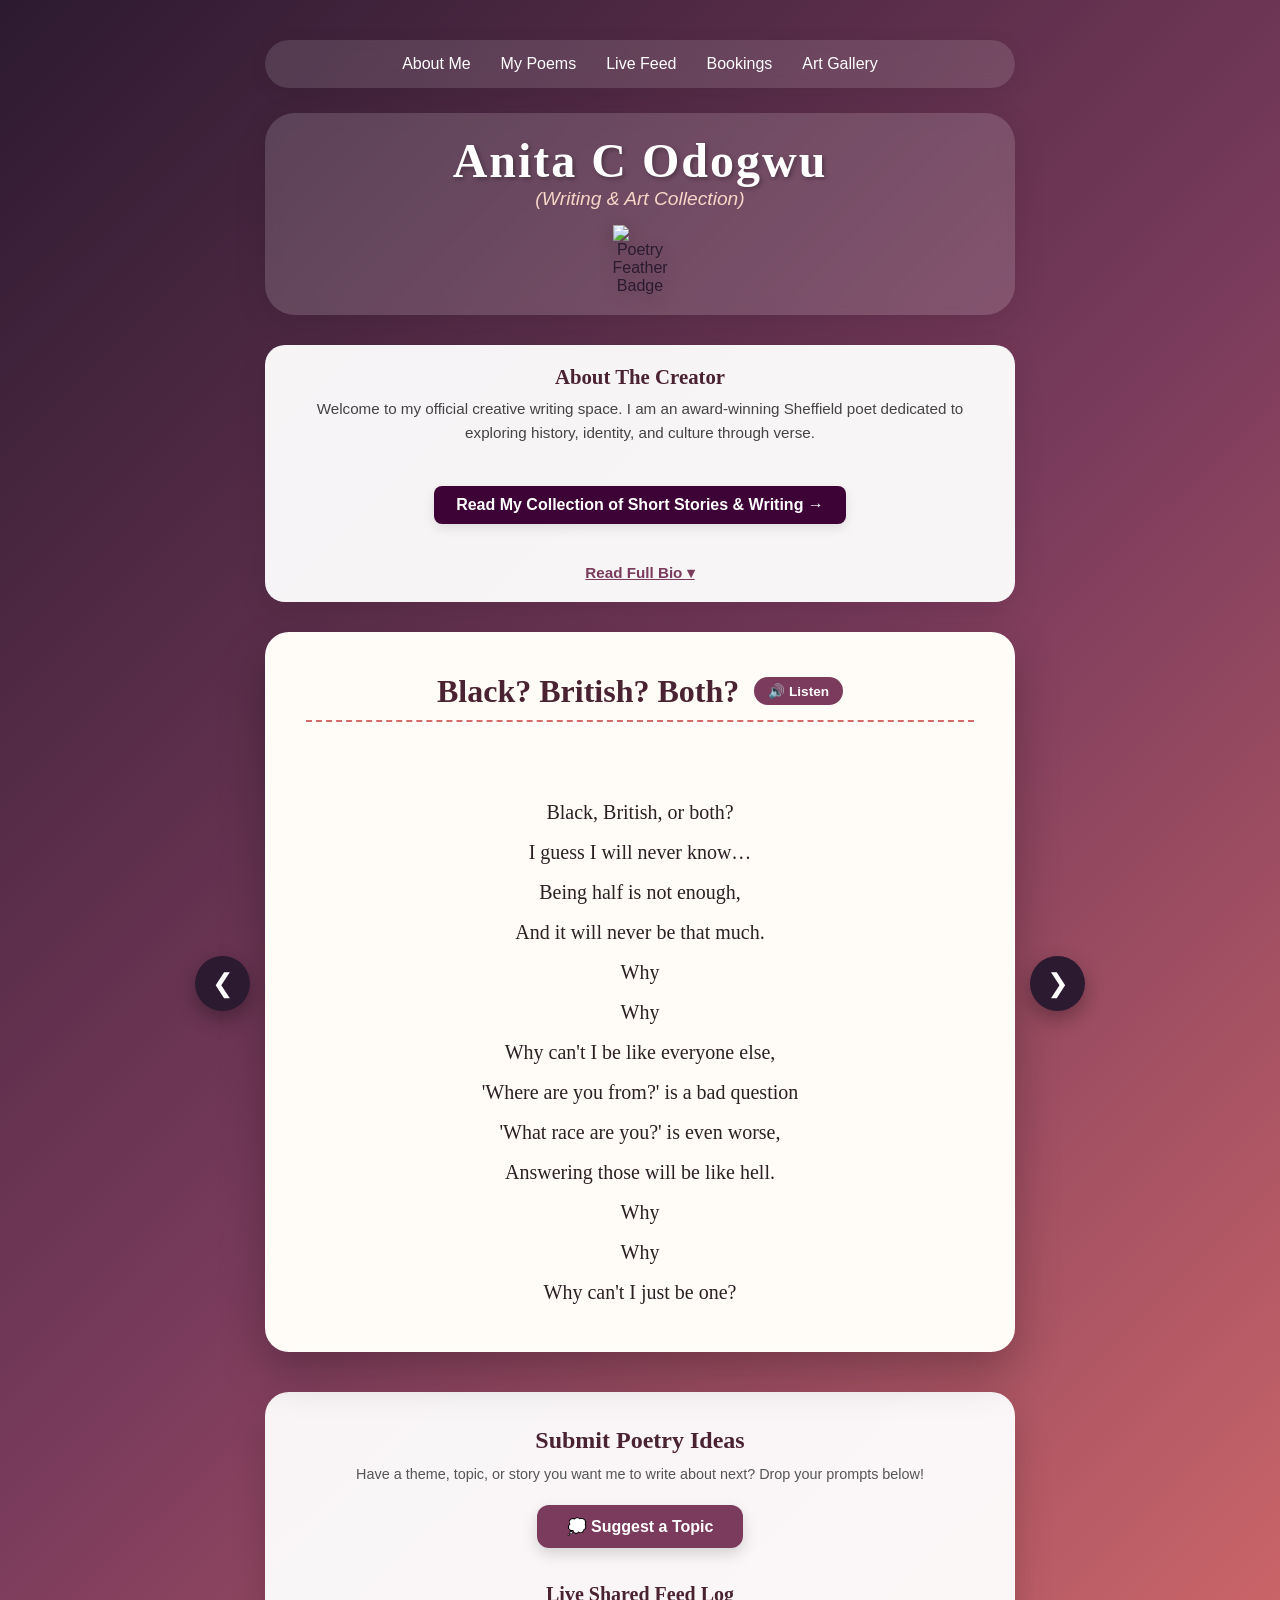
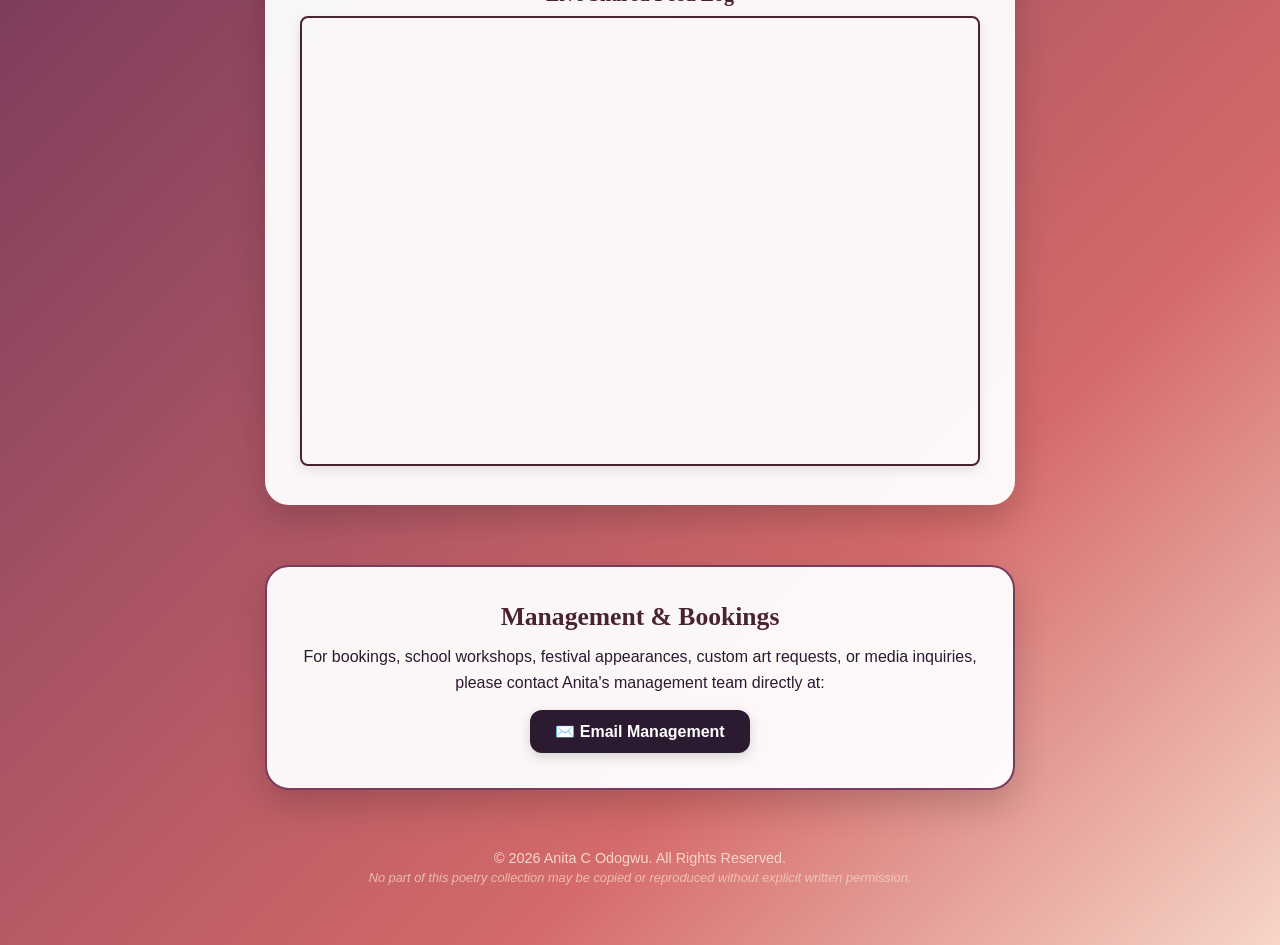
==== commit 643f547b: "added custom art requests in my booking thing" ====
--- a/index.html
+++ b/index.html
@@ -656,7 +656,7 @@
         <div class="action-box" style="background: rgba(255, 255, 255, 0.95); border: 2px solid #7a3b5c;">
             <h3 style="font-family: 'Playfair Display', serif; color: #4a2333; font-size: 1.6rem; margin-bottom: 12px;">Management & Bookings</h3>
             <p class="section-desc" style="font-size: 1rem; line-height: 1.6; color: #2c1a30; margin-bottom: 15px; font-family: 'Poppins', sans-serif;">
-                For bookings, school workshops, festival appearances, art requests, or media inquiries, please contact Anita's management team directly at:
+                For bookings, school workshops, festival appearances, custom art requests, or media inquiries, please contact Anita's management team directly at:
             </p>
           <a href="mailto:odogwu.anita@gmail.com" style="display: inline-block; background: #2c1a30; color: #ffffff; padding: 12px 25px; border-radius: 12px; font-family: 'Poppins', sans-serif; font-weight: 600; text-decoration: none; font-size: 1rem; box-shadow: 0 4px 12px rgba(0,0,0,0.15); transition: background 0.2s;">
     ✉️ Email Management
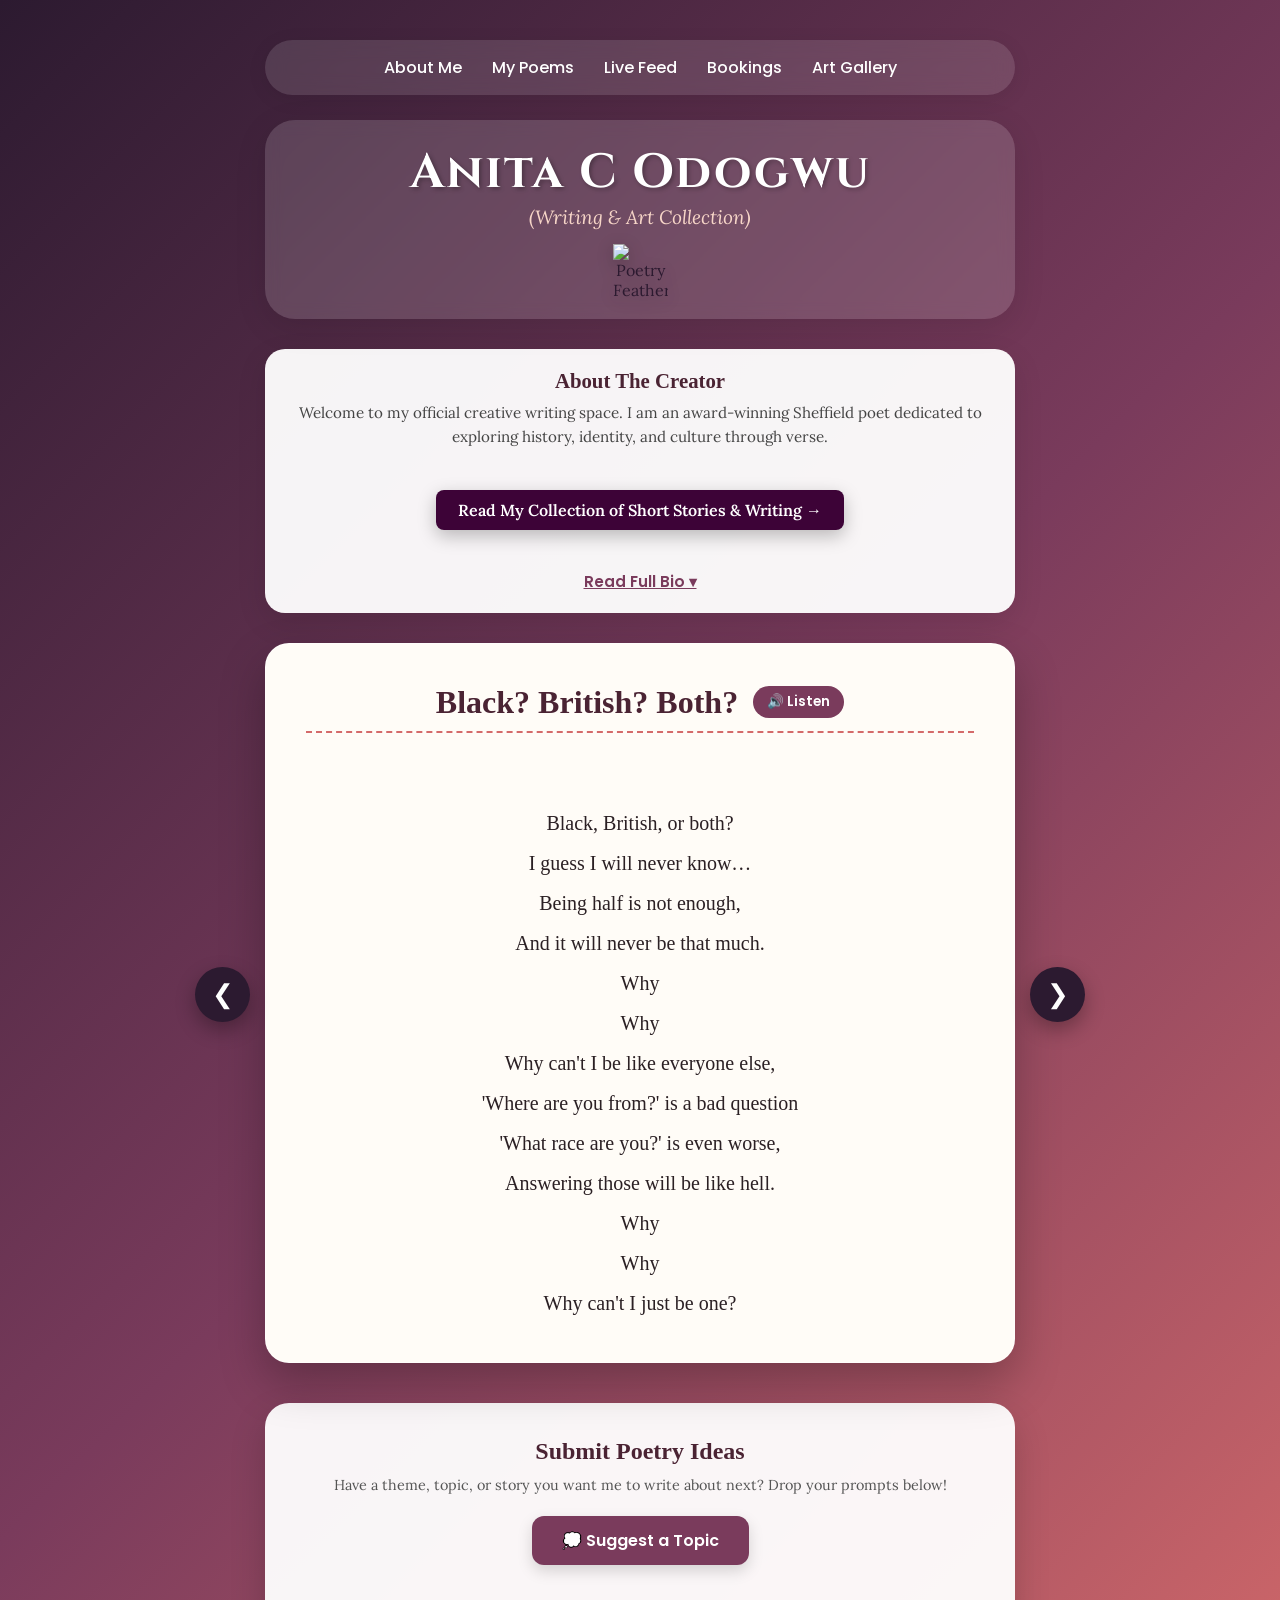
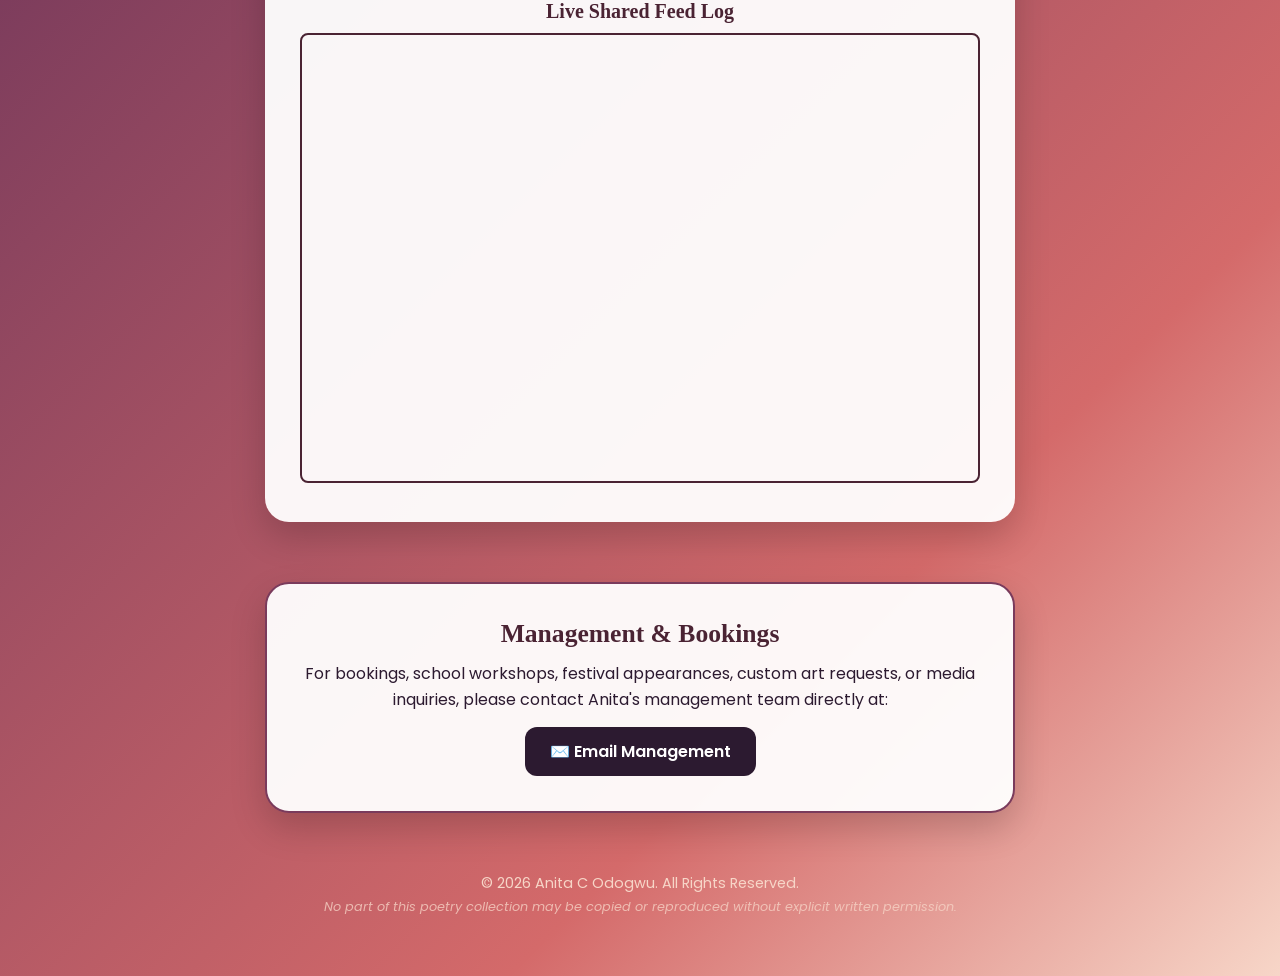
==== commit 32f76b8c: "Improve LCP and font loading: fix Google Fonts preconnect/URL, preload header image, add width/heigh" ====
--- a/index.html
+++ b/index.html
@@ -7,12 +7,14 @@
 <meta name="description" content="Official creative portfolio of Anita C. Odogwu, award-winning Sheffield youth poet and artist.">
 <meta name="keywords" content="Anita C Odogwu, Anita Odogwu, Sheffield poet, Black British poet, Year 8 artist">
     <!-- Google Fonts Links: Cinzel & Lora -->
-    <link rel="preconnect" href="https://googleapis.com">
-    <link rel="preconnect" href="https://gstatic.com" crossorigin>
-    <link href="https://googleapis.com/css2?family=Cinzel:wght@600;700&family=Lora:ital,wght@0,400..700;1,400..700&family=Poppins:wght@400;600&display=swap" rel="stylesheet">
+    <link rel="preconnect" href="https://fonts.googleapis.com">
+    <link rel="preconnect" href="https://fonts.gstatic.com" crossorigin>
+    <link href="https://fonts.googleapis.com/css2?family=Cinzel:wght@600;700&family=Lora:ital,wght@0,400..700;1,400..700&family=Poppins:wght@400;600&display=swap" rel="stylesheet">
 
     <!-- Your Exact Feather Shortcut Icon Link -->
     <link rel="icon" type="image/png" href="https://i.postimg.cc/k5PKdrwZ/Screenshot-2026-06-14-6-55-30-PM.png">
+    <!-- Preload the small header badge to improve Largest Contentful Paint on mobile -->
+    <link rel="preload" as="image" href="https://i.postimg.cc/k5PKdrwZ/Screenshot-2026-06-14-6-55-30-PM.png">
     
     <link rel="stylesheet" href="style.css">
     
@@ -20,7 +22,7 @@
     <style>
         .tts-container { display: flex; align-items: center; justify-content: center; gap: 15px; margin-bottom: 20px; border-bottom: 2px dashed #d46a6a; padding-bottom: 10px; }
         .poem-title { border-bottom: none !important; margin-bottom: 0 !important; padding-bottom: 0 !important; }
-        .audio-btn { background: #7a3b5c; color: white; border: none; padding: 6px 14px; border-radius: 20px; font-family: 'Poppins', sans-serif; font-size: 0.85rem; font-weight: 600; cursor: pointer; transition: background 0.2s; }
+        .audio-btn { background: #7a3b5c; color: white; border: none; padding: 6px 14px; border-radius: 20px; font-family: 'Poppins', sans-serif; font-size: 0.85rem; font-weight: 600; cursor: pointer; }
         .audio-btn:hover { background: #2c1a30; }
     </style>
     <meta name="google-site-verification" content="FDFG-nxyPa4JazlRKONI36hJoSCdMX6o3O6Hkx1F7kQ" />
@@ -39,7 +41,7 @@
     <header class="main-header">
         <h1>Anita C Odogwu</h1>
         <p class="subtitle">(Writing & Art Collection)</p>
-        <img src="https://i.postimg.cc/k5PKdrwZ/Screenshot-2026-06-14-6-55-30-PM.png" alt="Poetry Feather Badge" class="header-feather">
+        <img src="https://i.postimg.cc/k5PKdrwZ/Screenshot-2026-06-14-6-55-30-PM.png" alt="Poetry Feather Badge" class="header-feather" width="120" height="120" loading="eager" decoding="async">
     </header>
 
     <!-- About Biography Box Segment -->
@@ -48,14 +50,14 @@
         <p>Welcome to my official creative writing space. I am an award-winning Sheffield poet dedicated to exploring history, identity, and culture through verse. </p>
 <!--Write Up Page link-->
 <div style="text-align: center; margin: 40px 0;">
-    <a href="story.html" style="display: inline-block; padding: 10px 22px; background-color: #3d0337; color: #fff; text-decoration: none; border-radius: 8px; font-weight: 600; font-size: 1rem; box-shadow: 0 4px 12px rgba(0,0,0,0.1); transition: background 0.2s;">
+    <a href="story.html" style="display: inline-block; padding: 10px 22px; background-color: #3d0337; color: #fff; text-decoration: none; border-radius: 8px; font-weight: 600; font-size: 1rem; box-shadow: 0 6px 18px rgba(0,0,0,0.25);"> 
         Read My Collection of Short Stories & Writing →
     </a>
 </div>
   
         <!-- Hidden Biography Extension -->
         <div id="extended-bio" style="display: none; margin-top: 15px;">
-            <p>Anita C. Odogwu is an award-winning Black British young poet and performer based in Sheffield, South Yorkshire, whose writing deeply explores identity, culture, and her rich heritage. Born in Lagos State, Nigeria, and now living in England, her distinct literary talent has quickly gained widespread recognition.As a secondary school student, Anita's poetic voice emerged with striking clarity when she claimed both the Gold and Silver medals in the prestigious Sheffield Young Poets Award Competition. Sweeping the Key Stage 3 category with her moving entries, "Black? British? Both?" and "My History Is My Pride," she highlighted a sophisticated grasp of history and identity well beyond her years.A celebrated voice within the community, Anita continues to represent the next generation of creative talent in South Yorkshire, recently returning to Sheffield Town Hall by special invitation to perform her acclaimed poetry in person. Supported proudly by her family, her work serves as a powerful testament to the beauty of celebrating one's roots.</p> 
+            <p>Anita C. Odogwu is an award-winning Black British young poet and performer based in Sheffield, South Yorkshire, whose writing deeply explores identity, culture, and her rich heritage. She performs at schools and local events and creates visual art and writing that aims to spark thoughtful conversation.</p>
             
             <p style="margin-top: 15px;">The poems are available to read below.</p>
             
@@ -305,6 +307,7 @@
 Cheated.
    The.
     One.
+ One.
  Cheated.
  Others.</p>
                     <a href="https://forms.gle/SNFbLCS8TceoYxSm7" target="_blank" class="comment-trigger-btn">💬 Comment on this Poem</a>
@@ -583,13 +586,13 @@
                 </div>
             </article>
            <!-- CARD 10 -  -->
-            <article class="poem-card">
-                <div class="tts-container">
-                    <h2 class="poem-title">Right to Me</h2>
-                    <button class="audio-btn" onclick="speakPoem(this)">🔊 Listen</button>
-                </div>
-                <div class="poem-body">
-                    <p>
+             <article class="poem-card">
+                 <div class="tts-container">
+                     <h2 class="poem-title">Right to Me</h2>
+                     <button class="audio-btn" onclick="speakPoem(this)">🔊 Listen</button>
+                 </div>
+                 <div class="poem-body">
+                     <p>
   One room,
   Two worlds,
   One person,
@@ -603,7 +606,7 @@
   And laugh at, and mock.
   My name is my identity.
   All I want is sincerity,
-  All I need is tranquility.
+  All I need is tranquility,
   All I want is serenity,
   All I need is loyalty,
 
@@ -648,7 +651,7 @@
             <a href="https://forms.gle/nzGoT9SRGxYj8Dmu5" target="_blank" class="ideas-trigger-btn">💭 Suggest a Topic</a>
             
             <h4 style="font-family: 'Playfair Display', serif; color: #4a2333; margin-top: 35px; margin-bottom: 10px; font-size: 1.25rem;">Live Shared Feed Log</h4>
-            <iframe src="https://docs.google.com/spreadsheets/d/1K4iB2vth_ZrmW4388-z8HMIV_1n_C-yU87Ql4LnlmEs/preview" width="100%" height="450" style="border:2px solid #4a2333; border-radius: 8px; box-shadow: 0 4px 12px rgba(0,0,0,0.1);"></iframe>
+            <iframe src="https://docs.google.com/spreadsheets/d/1K4iB2vth_ZrmW4388-z8HMIV_1n_C-yU87Ql4LnlmEs/preview" width="100%" height="450" style="border:2px solid #4a2333; border-radius: 8px;" allowfullscreen="" loading="lazy"></iframe>
         </div>
     </section>
     <!-- 📞 OFFICIAL BUSINESS & BOOKINGS CONTACT BOX 📞 -->
@@ -658,7 +661,7 @@
             <p class="section-desc" style="font-size: 1rem; line-height: 1.6; color: #2c1a30; margin-bottom: 15px; font-family: 'Poppins', sans-serif;">
                 For bookings, school workshops, festival appearances, custom art requests, or media inquiries, please contact Anita's management team directly at:
             </p>
-          <a href="mailto:odogwu.anita@gmail.com" style="display: inline-block; background: #2c1a30; color: #ffffff; padding: 12px 25px; border-radius: 12px; font-family: 'Poppins', sans-serif; font-weight: 600; text-decoration: none; font-size: 1rem; box-shadow: 0 4px 12px rgba(0,0,0,0.15); transition: background 0.2s;">
+          <a href="mailto:odogwu.anita@gmail.com" style="display: inline-block; background: #2c1a30; color: #ffffff; padding: 12px 25px; border-radius: 12px; font-family: 'Poppins', sans-serif; font-weight: 600; text-decoration: none;"> 
     ✉️ Email Management
 </a>
         </div>
@@ -674,7 +677,7 @@
     <button id="backToTop" class="back-to-top" aria-label="Back to top">↑</button>
 
     <!-- Scripts -->
-    <script src="script.js"></script>
+    <script src="script.js" defer></script>
     
     <script>
     function toggleBio() {
@@ -733,4 +736,4 @@
     };
 </script>
 </body>
-</html>+</html>
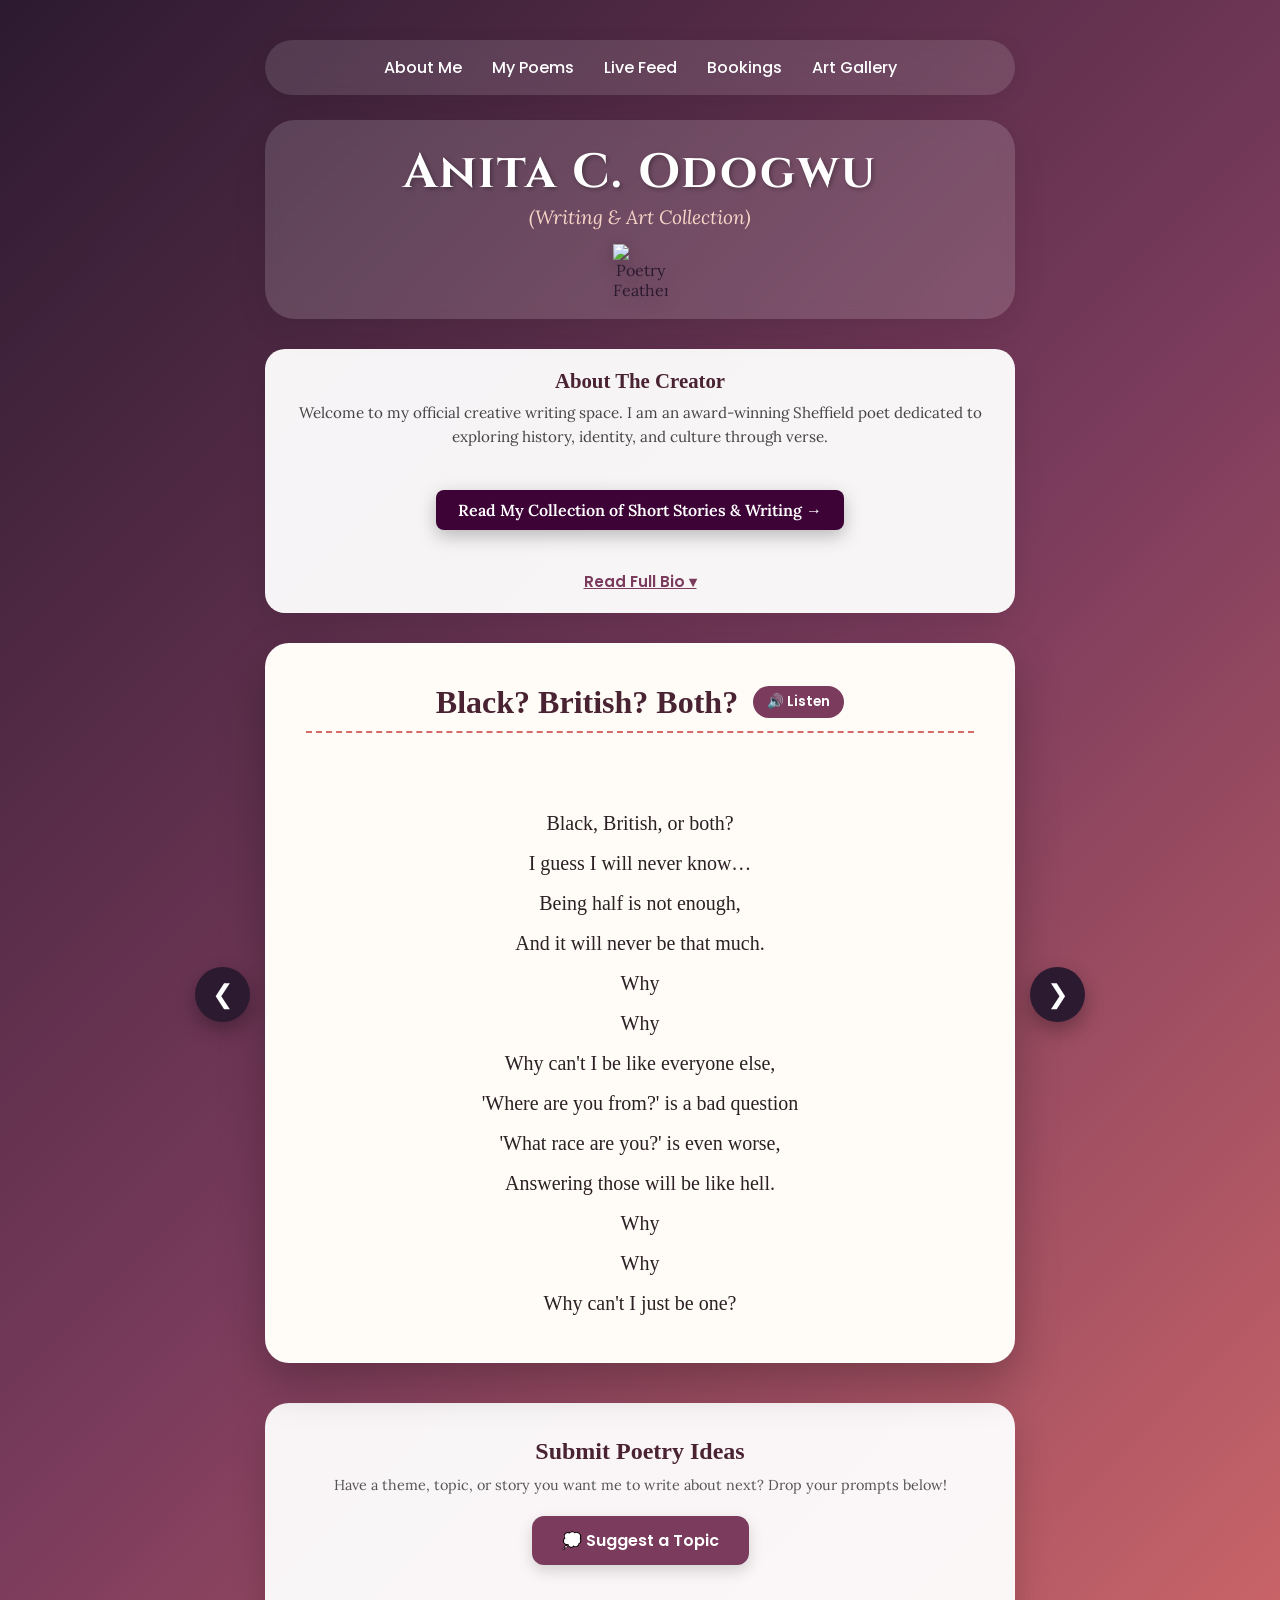
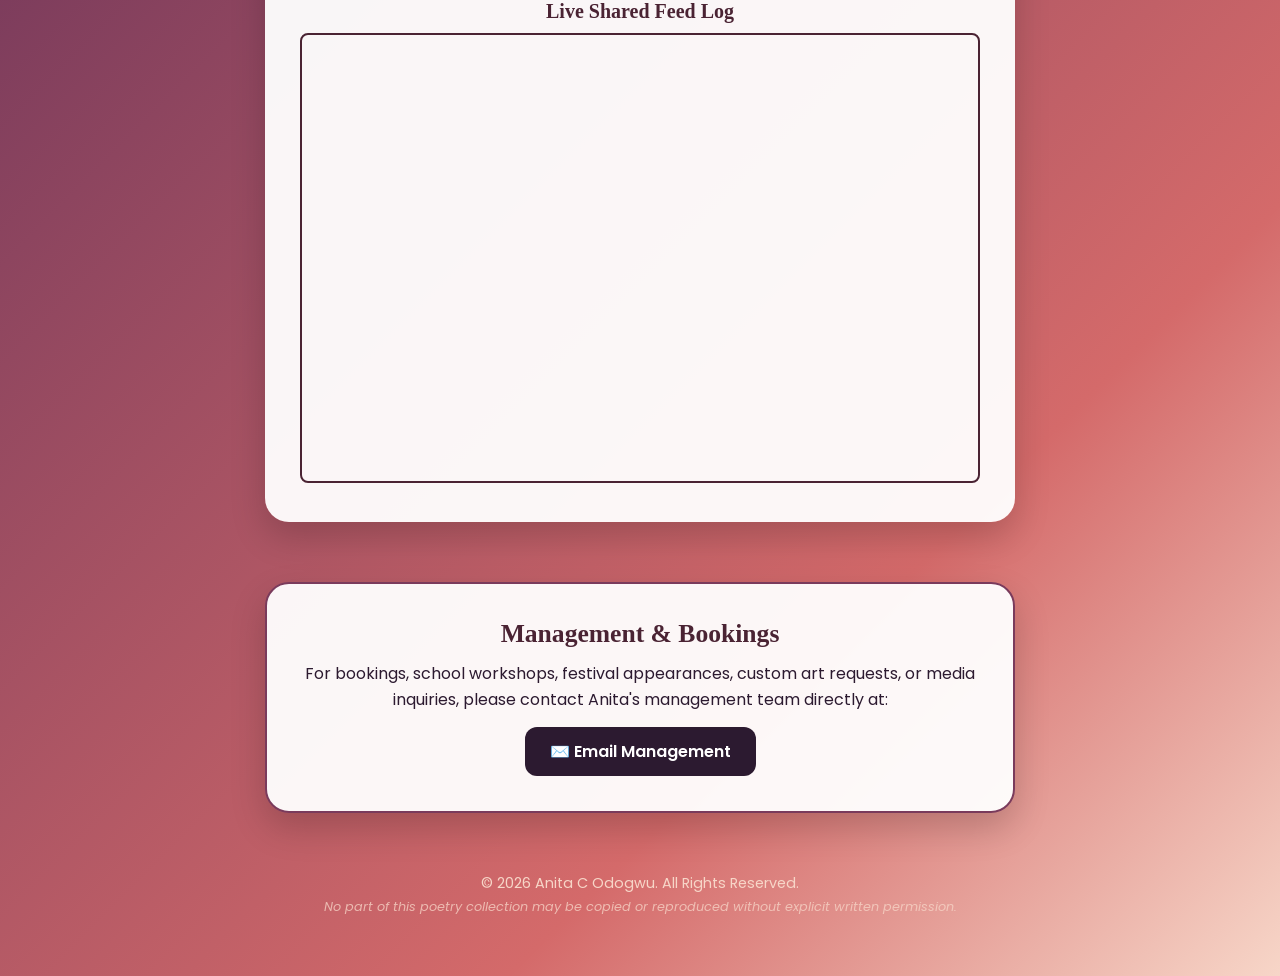
==== commit 5cc76bbb: "added dot after c. line 42" ====
--- a/index.html
+++ b/index.html
@@ -39,7 +39,7 @@
 
     <!-- Glass Header Card Container -->
     <header class="main-header">
-        <h1>Anita C Odogwu</h1>
+        <h1>Anita C. Odogwu</h1>
         <p class="subtitle">(Writing & Art Collection)</p>
         <img src="https://i.postimg.cc/k5PKdrwZ/Screenshot-2026-06-14-6-55-30-PM.png" alt="Poetry Feather Badge" class="header-feather" width="120" height="120" loading="eager" decoding="async">
     </header>
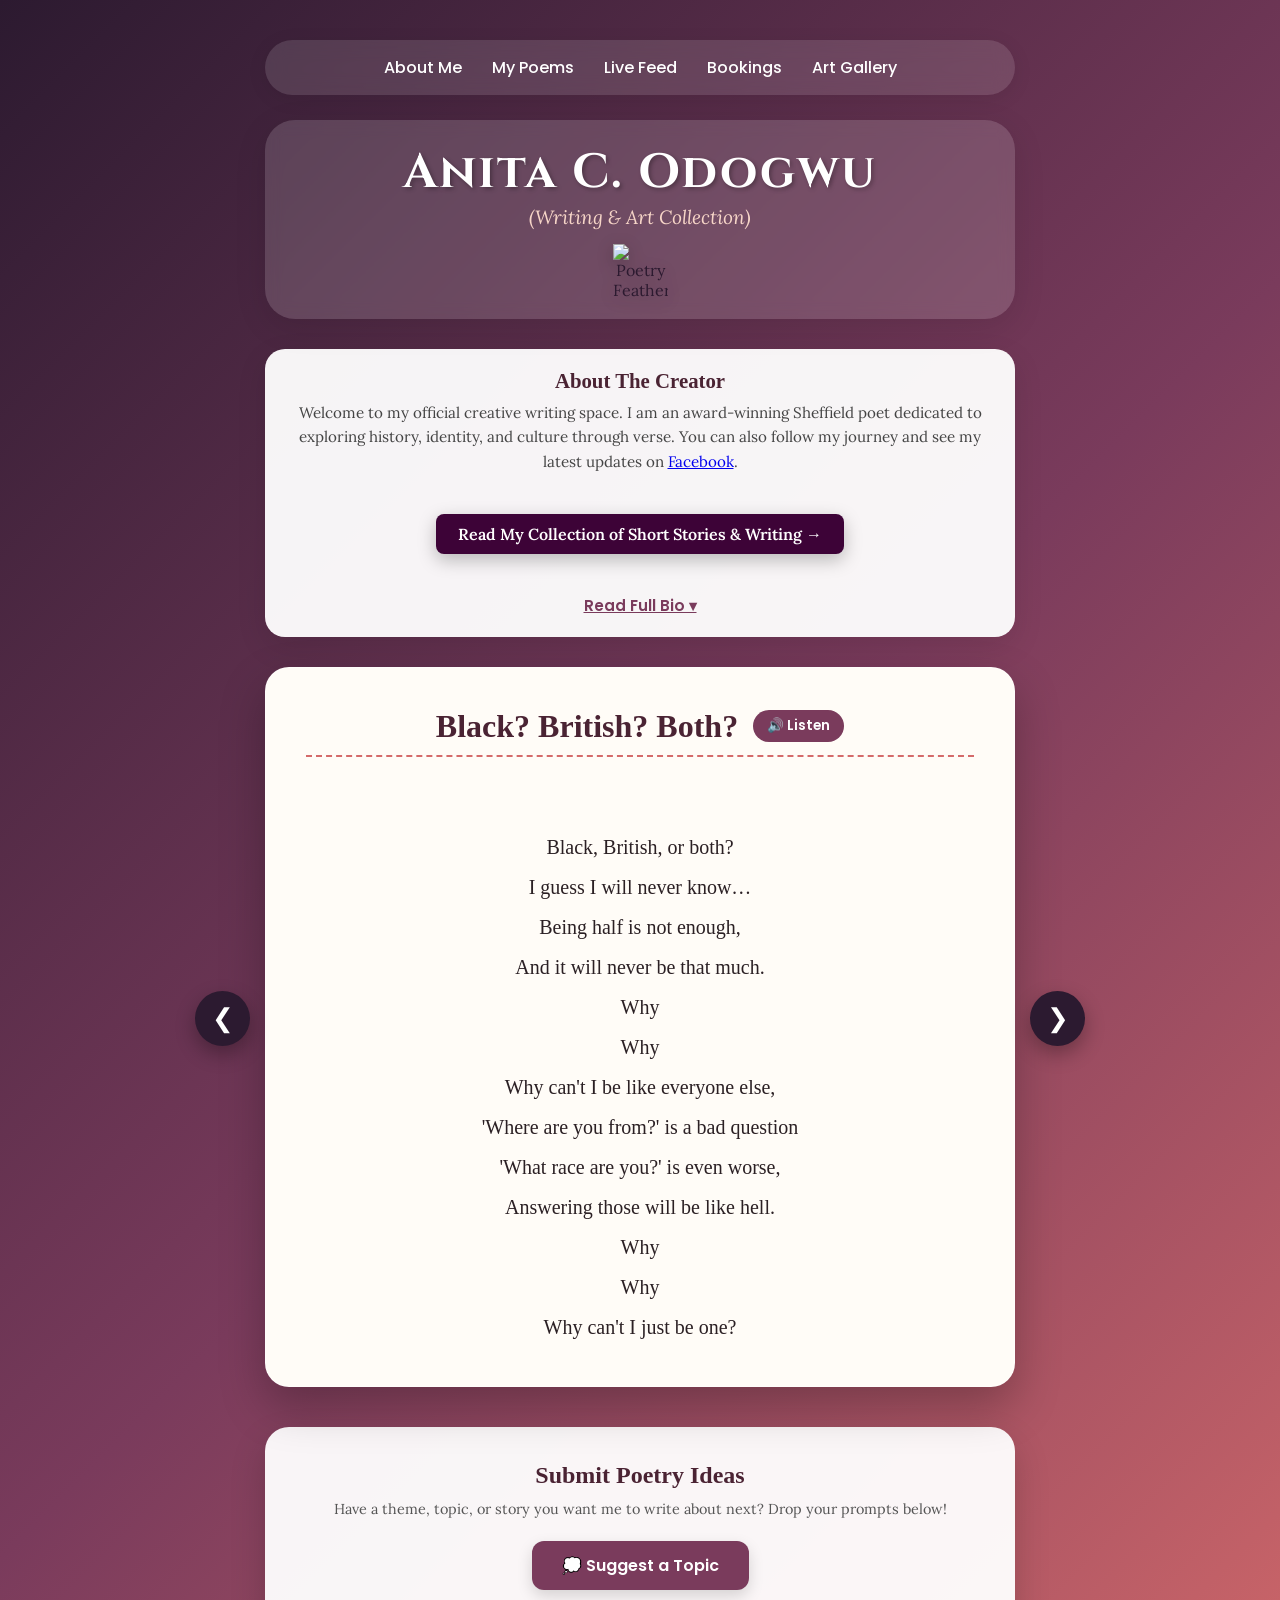
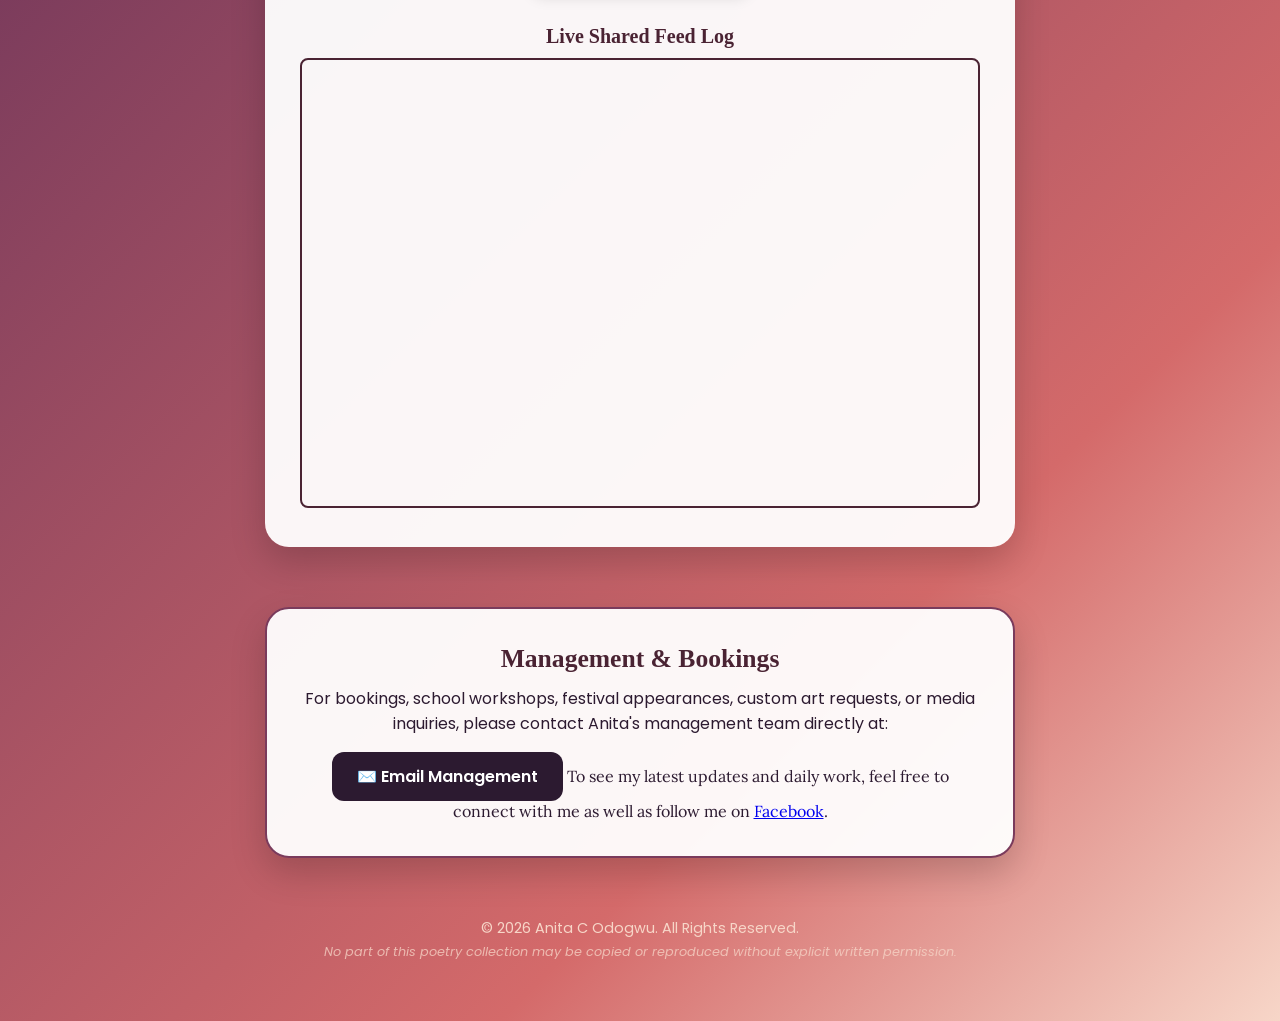
==== commit 12f526c5: "added facebook link" ====
--- a/index.html
+++ b/index.html
@@ -47,7 +47,7 @@
     <!-- About Biography Box Segment -->
     <section id="about-me" class="bio-box">
         <h3>About The Creator</h3>
-        <p>Welcome to my official creative writing space. I am an award-winning Sheffield poet dedicated to exploring history, identity, and culture through verse. </p>
+<p>Welcome to my official creative writing space. I am an award-winning Sheffield poet dedicated to exploring history, identity, and culture through verse. You can also follow my journey and see my latest updates on <a href="https://www.facebook.com/people/Anita-C-Odogwu/61591207808694/" target="_blank">Facebook</a>.</p>
 <!--Write Up Page link-->
 <div style="text-align: center; margin: 40px 0;">
     <a href="story.html" style="display: inline-block; padding: 10px 22px; background-color: #3d0337; color: #fff; text-decoration: none; border-radius: 8px; font-weight: 600; font-size: 1rem; box-shadow: 0 6px 18px rgba(0,0,0,0.25);"> 
@@ -57,8 +57,7 @@
   
         <!-- Hidden Biography Extension -->
         <div id="extended-bio" style="display: none; margin-top: 15px;">
-            <p>Anita C. Odogwu is an award-winning Black British young poet and performer based in Sheffield, South Yorkshire, whose writing deeply explores identity, culture, and her rich heritage. She performs at schools and local events and creates visual art and writing that aims to spark thoughtful conversation.</p>
-            
+            <p>Anita C. Odogwu is an award-winning Black British young poet and performer based in Sheffield, South Yorkshire, whose writing deeply explores identity, culture, and her rich heritage. Born in Lagos State, Nigeria, and now living in England, her distinct literary talent has quickly gained widespread recognition.As a secondary school student, Anita's poetic voice emerged with striking clarity when she claimed both the Gold and Silver medals in the prestigious Sheffield Young Poets Award Competition. Sweeping the Key Stage 3 category with her moving entries, "Black? British? Both?" and "My History Is My Pride," she highlighted a sophisticated grasp of history and identity well beyond her years.A celebrated voice within the community, Anita continues to represent the next generation of creative talent in South Yorkshire, recently returning to Sheffield Town Hall by special invitation to perform her acclaimed poetry in person. Supported proudly by her family, her work serves as a powerful testament to the beauty of celebrating one's roots.</p>             
             <p style="margin-top: 15px;">The poems are available to read below.</p>
             
             <!-- 2x2 Gallery Matrix -->
@@ -664,6 +663,7 @@
           <a href="mailto:odogwu.anita@gmail.com" style="display: inline-block; background: #2c1a30; color: #ffffff; padding: 12px 25px; border-radius: 12px; font-family: 'Poppins', sans-serif; font-weight: 600; text-decoration: none;"> 
     ✉️ Email Management
 </a>
+To see my latest updates and daily work, feel free to connect with me as well as follow me on <a href="https://www.facebook.com/people/Anita-C-Odogwu/61591207808694/" target="_blank">Facebook</a>.
         </div>
     </section>
 
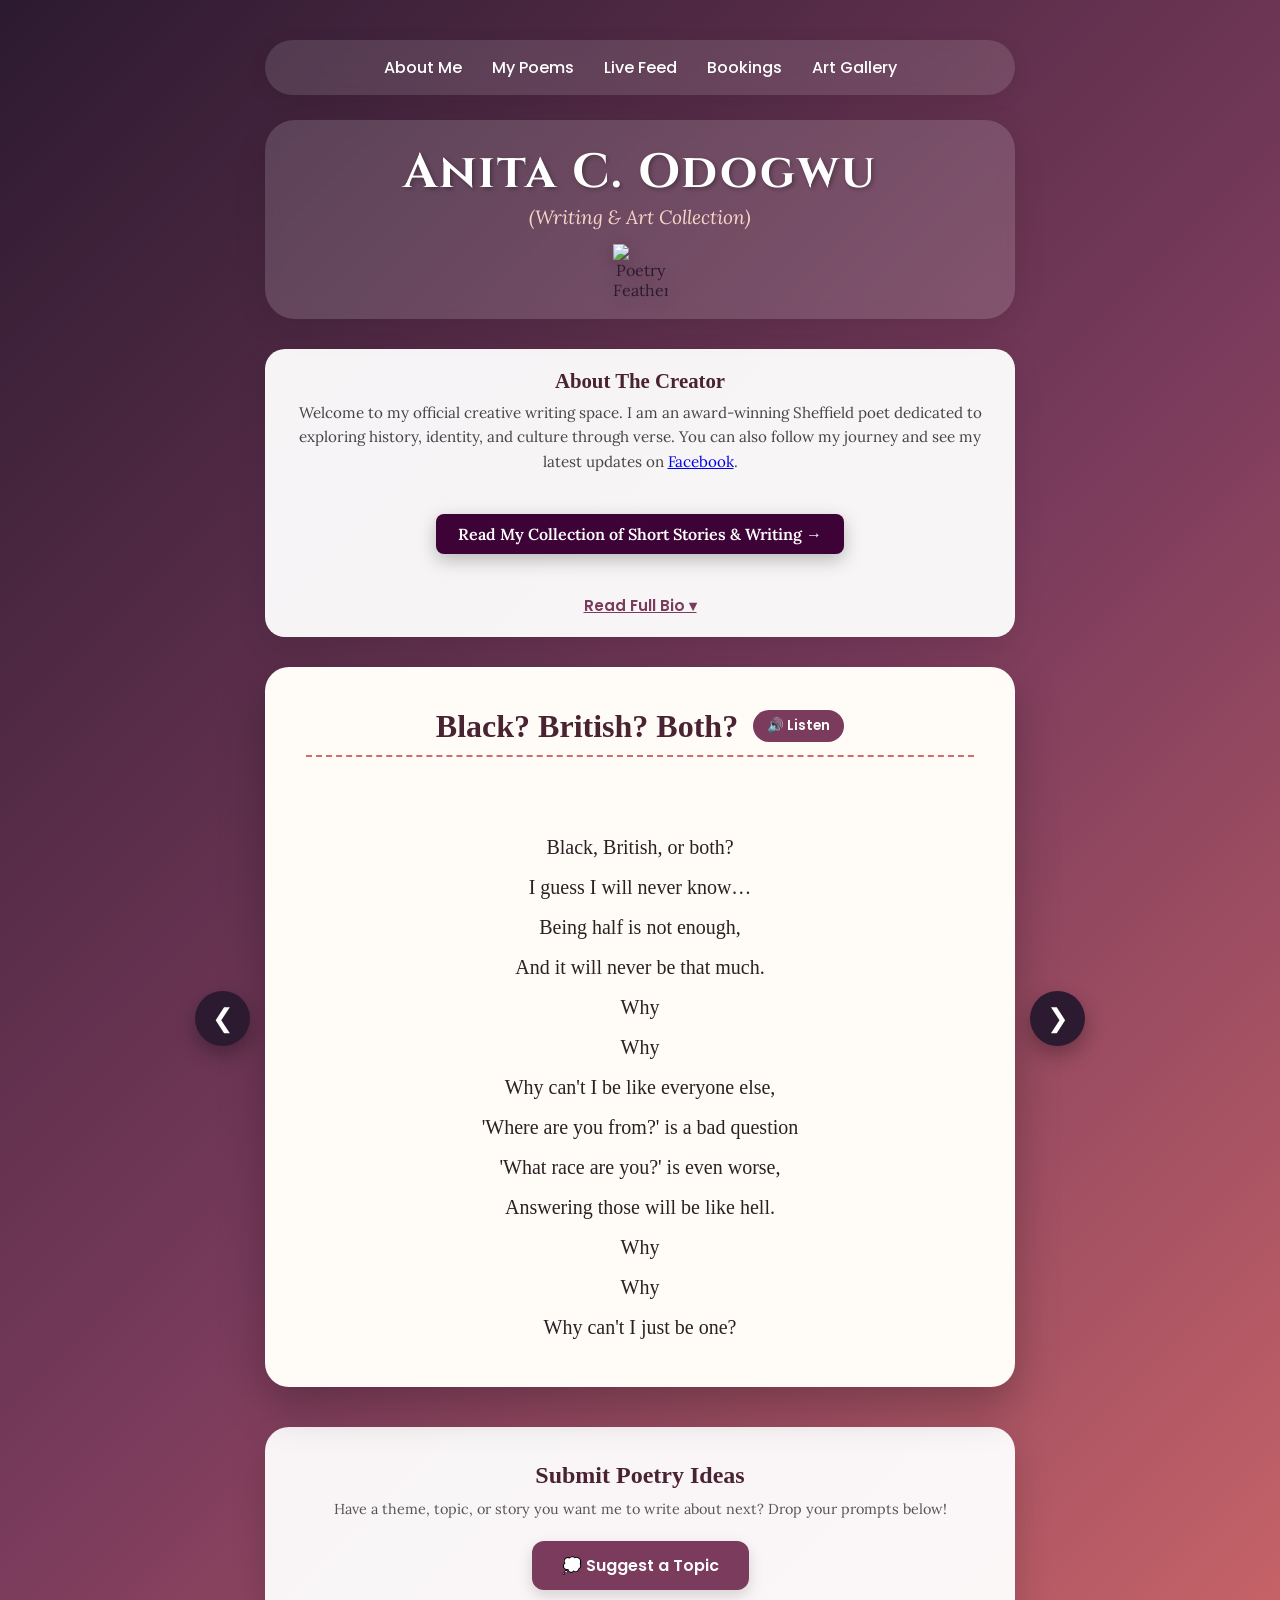
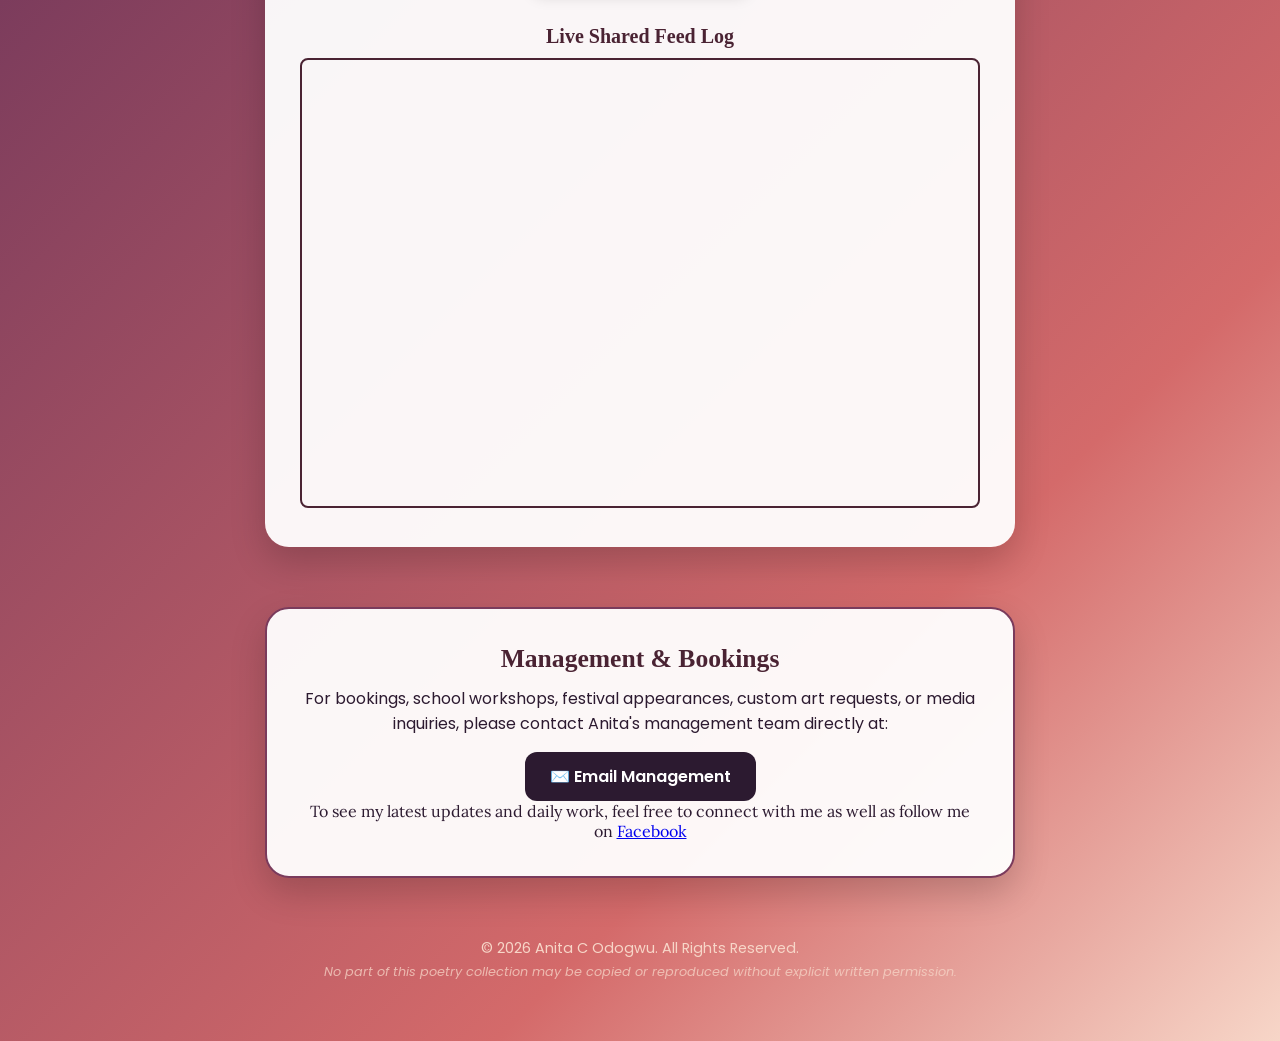
==== commit bbceb03a: "Fix HTML formatting for email and Facebook link" ====
--- a/index.html
+++ b/index.html
@@ -663,7 +663,8 @@
           <a href="mailto:odogwu.anita@gmail.com" style="display: inline-block; background: #2c1a30; color: #ffffff; padding: 12px 25px; border-radius: 12px; font-family: 'Poppins', sans-serif; font-weight: 600; text-decoration: none;"> 
     ✉️ Email Management
 </a>
-To see my latest updates and daily work, feel free to connect with me as well as follow me on <a href="https://www.facebook.com/people/Anita-C-Odogwu/61591207808694/" target="_blank">Facebook</a>.
+<p>  </p>
+<p>To see my latest updates and daily work, feel free to connect with me as well as follow me on <a href="https://www.facebook.com/people/Anita-C-Odogwu/61591207808694/" target="_blank">Facebook</a></p>
         </div>
     </section>
 
